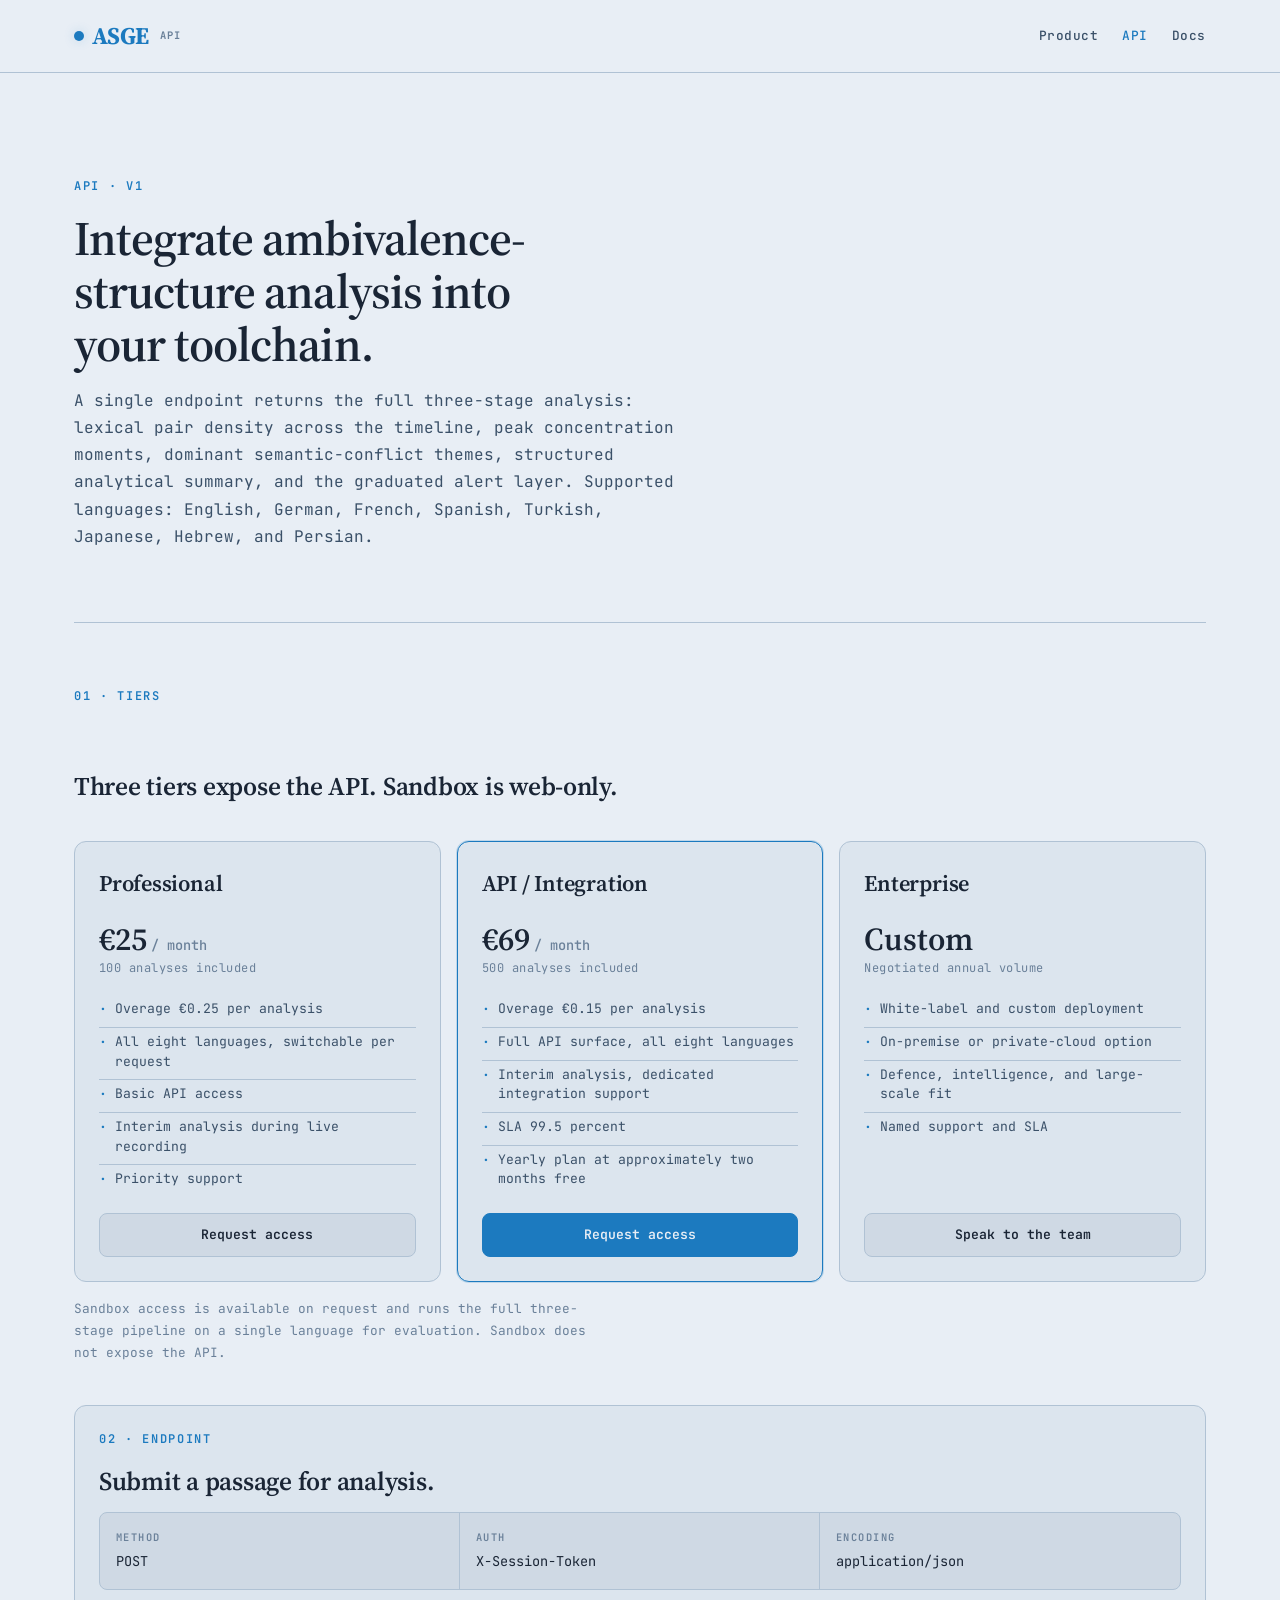
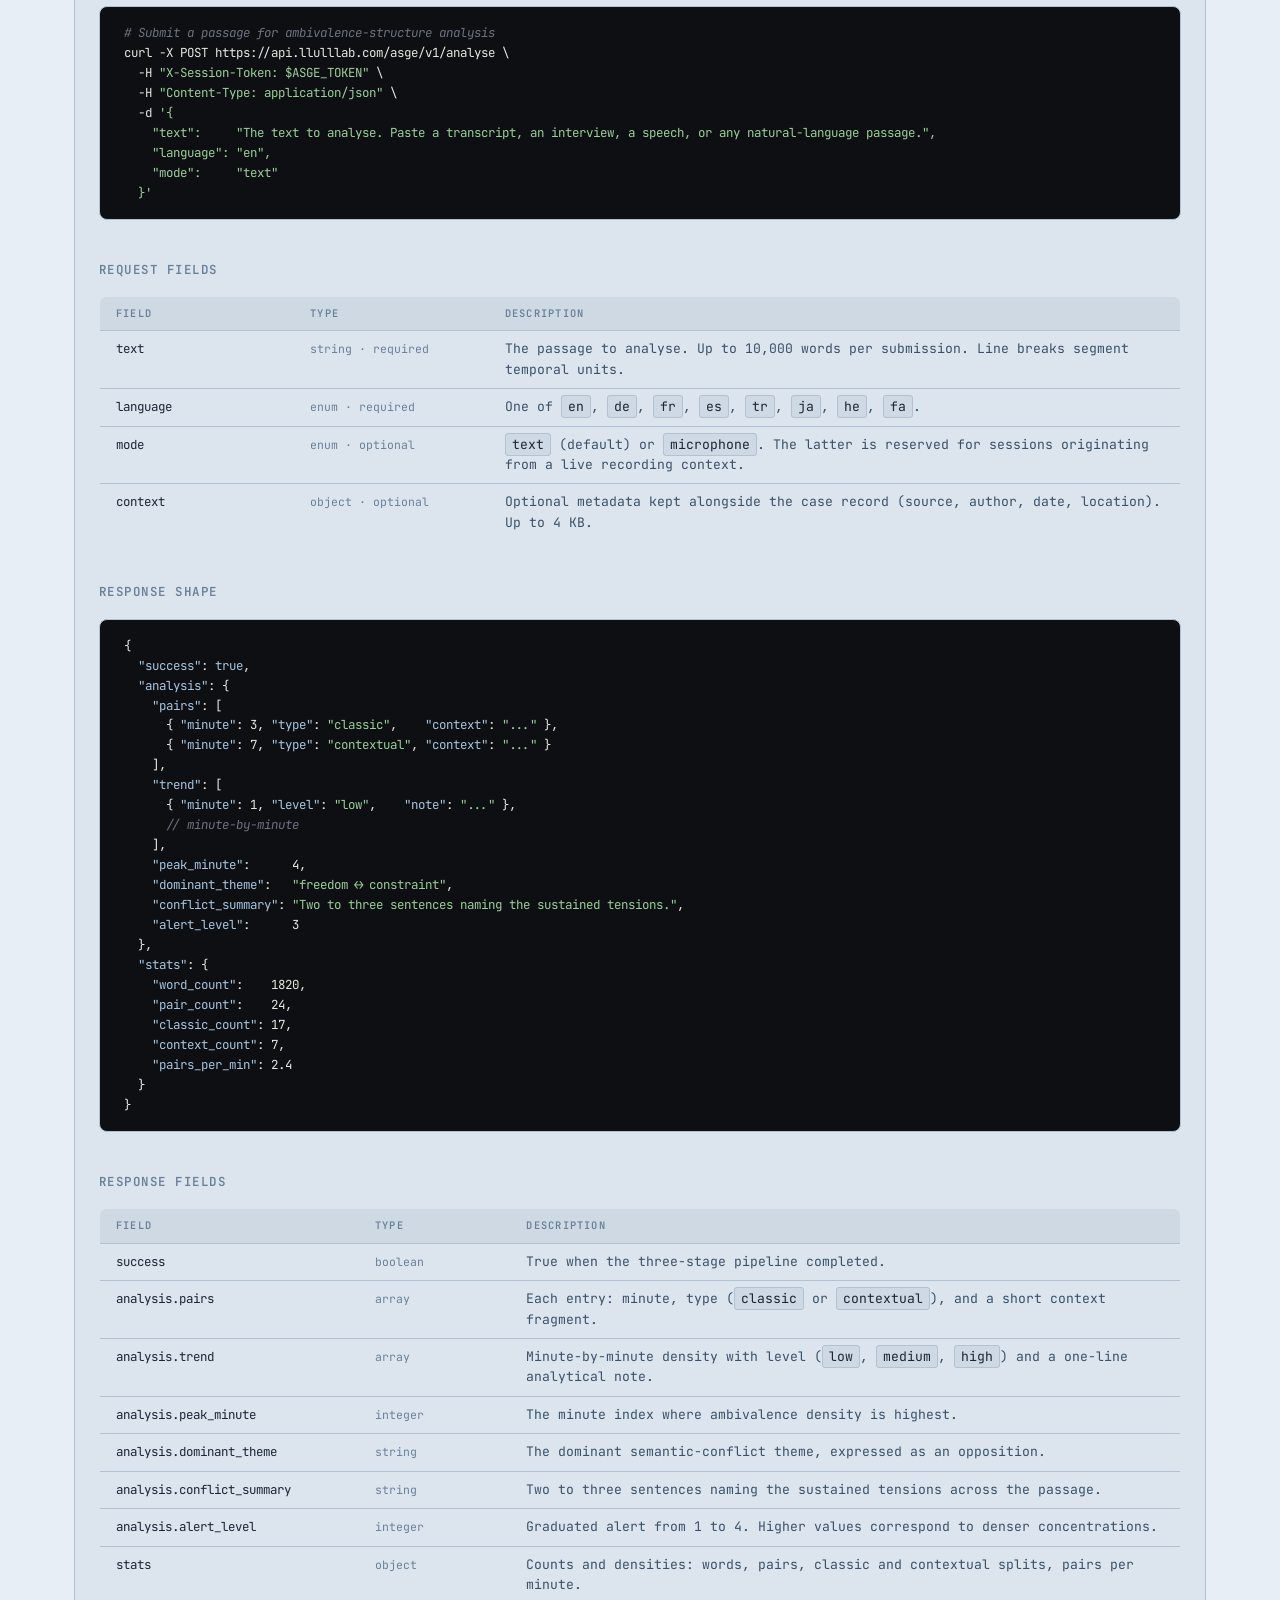
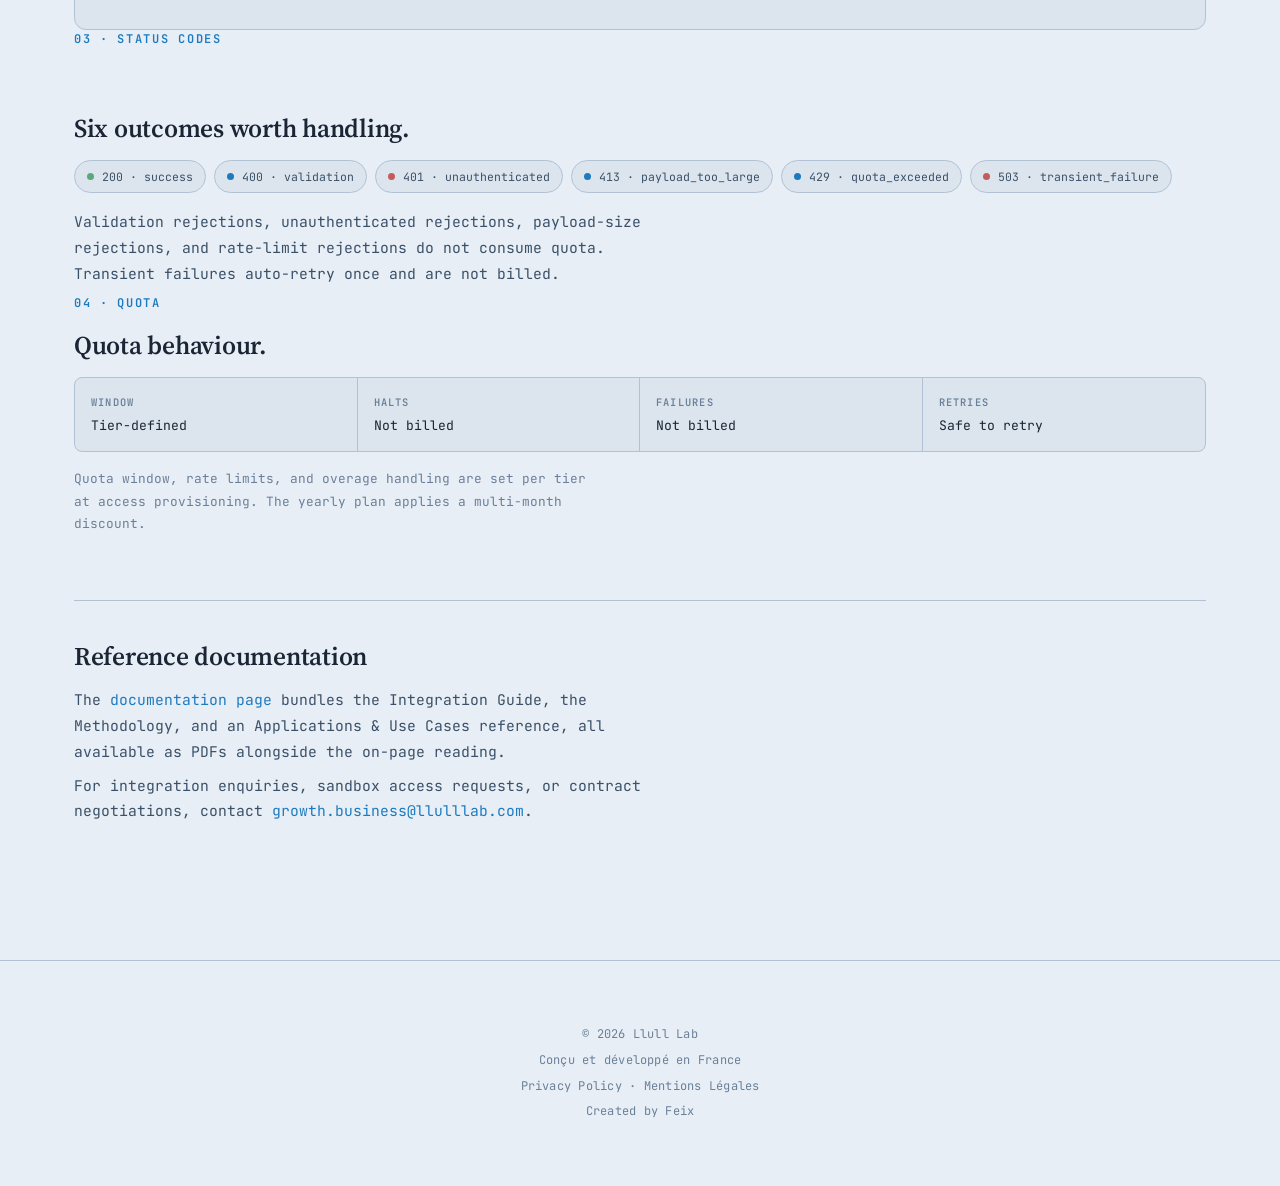
==== api/index.html @ 93450f3c "Add API + Docs pages, PDFs, route through api.llulllab.com proxy NEW - /api/ — full API reference (t" ====
<!DOCTYPE html>
<html lang="en">
<head>
<meta charset="UTF-8">
<meta name="viewport" content="width=device-width, initial-scale=1.0">
<title>ASGE API — Integration reference for ambivalence-structure analysis</title>
<meta name="description" content="ASGE API: a single endpoint returns the full three-stage analysis of ambivalence structures in natural language. Pricing, schema, and integration reference.">
<link rel="canonical" href="https://llulllab.com/ASGE/api/">
<meta property="og:type" content="website">
<meta property="og:url" content="https://llulllab.com/ASGE/api/">
<meta property="og:title" content="ASGE API — Integration reference">
<meta property="og:description" content="Integrate ASGE's three-stage ambivalence-structure analysis into your toolchain. Single endpoint, structured output.">
<meta name="twitter:card" content="summary">
<link rel="preconnect" href="https://fonts.googleapis.com">
<link rel="preconnect" href="https://fonts.gstatic.com" crossorigin>
<link href="https://fonts.googleapis.com/css2?family=JetBrains+Mono:wght@400;500;600;700&family=Source+Serif+4:opsz,wght@8..60,400;8..60,600;8..60,700&display=swap" rel="stylesheet">
<style>
*,*::before,*::after{box-sizing:border-box;margin:0;padding:0}
:root{
  --bg-deep:#0e0f13;--bg-surface:#16171d;--bg-elevated:#1e2028;--bg-card:#252730;
  --text-primary:#e8e4df;--text-secondary:#9b978f;--text-muted:#5e5b54;
  --accent:#d4943a;--accent-glow:#d4943a44;--accent-bright:#f0b255;--accent-dim:#8b6225;
  --negative:#c45c5c;--positive:#5ca87c;
  --border:#2a2c35;
  --code-bg:#0a0b0e;
  --radius:12px;--radius-sm:8px;--radius-lg:20px;
  --space-xs:4px;--space-sm:8px;--space-md:16px;--space-lg:24px;--space-xl:40px;--space-2xl:64px;
  --font-display:'Source Serif 4',Georgia,serif;
  --font-mono:'JetBrains Mono','Courier New',monospace;
  --transition-fast:150ms cubic-bezier(.4,0,.2,1);
}
@media(prefers-color-scheme:light){
  :root{
    --bg-deep:#e8eef5;--bg-surface:#dce5ee;--bg-elevated:#cfd9e4;--bg-card:#c2cdd9;
    --text-primary:#1a2535;--text-secondary:#3a5068;--text-muted:#6a8099;
    --accent:#1c7abf;--accent-glow:#1c7abf33;--accent-bright:#42a5c8;--accent-dim:#0d5a99;
    --border:#b0c2d4;--code-bg:#0e0f13;
  }
}
html{font-size:16px;scroll-behavior:smooth}
body{font-family:var(--font-mono);background:var(--bg-deep);color:var(--text-primary);line-height:1.65;min-height:100vh;-webkit-font-smoothing:antialiased}
a{color:var(--accent);text-decoration:none;transition:color var(--transition-fast)}
a:hover{color:var(--accent-bright)}
::selection{background:var(--accent-glow);color:var(--text-primary)}
:focus-visible{outline:2px solid var(--accent);outline-offset:3px;border-radius:var(--radius-sm)}

header{position:sticky;top:0;z-index:100;background:var(--bg-deep);border-bottom:1px solid var(--border);backdrop-filter:blur(12px);-webkit-backdrop-filter:blur(12px)}
.nav-inner{max-width:1180px;margin:0 auto;padding:var(--space-md) var(--space-lg);display:flex;align-items:center;justify-content:space-between;gap:var(--space-md)}
.logo{font-family:var(--font-display);font-weight:700;font-size:1.5rem;letter-spacing:-0.03em;color:var(--accent);display:flex;align-items:center;gap:var(--space-sm)}
.logo-dot{width:10px;height:10px;border-radius:50%;background:var(--accent);box-shadow:0 0 12px var(--accent-glow)}
.logo-sub{font-family:var(--font-mono);font-size:0.65rem;color:var(--text-muted);letter-spacing:0.08em;text-transform:uppercase;margin-left:var(--space-xs)}
.nav-links{display:flex;align-items:center;gap:var(--space-lg)}
.nav-links a{font-size:0.8rem;letter-spacing:0.04em;color:var(--text-secondary);font-weight:500}
.nav-links a:hover{color:var(--text-primary)}
.nav-links a.active{color:var(--accent)}

main{max-width:1180px;margin:0 auto;padding:var(--space-2xl) var(--space-lg)}

.hero{padding:var(--space-xl) 0 var(--space-2xl);border-bottom:1px solid var(--border);margin-bottom:var(--space-2xl)}
.eyebrow{font-family:var(--font-mono);font-size:0.75rem;letter-spacing:0.14em;text-transform:uppercase;color:var(--accent);font-weight:600;margin-bottom:var(--space-md)}
h1.title{font-family:var(--font-display);font-size:clamp(2rem,4.5vw,3rem);font-weight:600;line-height:1.1;letter-spacing:-0.02em;margin-bottom:var(--space-md);max-width:22ch}
.lede{font-size:1rem;line-height:1.7;color:var(--text-secondary);max-width:62ch}

h2{font-family:var(--font-display);font-size:1.6rem;font-weight:600;letter-spacing:-0.01em;margin:var(--space-2xl) 0 var(--space-md);line-height:1.2}
h3{font-family:var(--font-mono);font-size:0.78rem;font-weight:600;letter-spacing:0.12em;text-transform:uppercase;color:var(--text-muted);margin:var(--space-xl) 0 var(--space-sm)}
p{font-size:0.92rem;line-height:1.75;color:var(--text-secondary);margin-bottom:var(--space-sm);max-width:65ch}
p strong{color:var(--text-primary);font-weight:600}
ul{margin:var(--space-sm) 0 var(--space-md) var(--space-lg)}
li{font-size:0.92rem;line-height:1.7;color:var(--text-secondary);margin-bottom:var(--space-xs)}
code{font-family:var(--font-mono);font-size:0.82rem;background:var(--bg-elevated);padding:2px 6px;border-radius:3px;border:1px solid var(--border);color:var(--text-primary)}

.tiers{display:grid;grid-template-columns:repeat(3,1fr);gap:var(--space-md);margin-top:var(--space-xl)}
.tier{background:var(--bg-surface);border:1px solid var(--border);border-radius:var(--radius);padding:var(--space-lg);display:flex;flex-direction:column;transition:border-color var(--transition-fast)}
.tier:hover{border-color:var(--accent-dim)}
.tier.featured{border-color:var(--accent);box-shadow:0 0 0 1px var(--accent-glow)}
.tier h4{font-family:var(--font-display);font-size:1.4rem;font-weight:600;letter-spacing:-0.01em;margin-bottom:var(--space-xs)}
.tier .tier-price{font-family:var(--font-display);font-size:2rem;font-weight:600;color:var(--text-primary);margin-top:var(--space-md);line-height:1}
.tier .tier-price small{font-family:var(--font-mono);font-size:0.85rem;font-weight:500;color:var(--text-muted);margin-left:4px}
.tier .tier-per{font-family:var(--font-mono);font-size:0.75rem;color:var(--text-muted);margin-top:var(--space-xs);margin-bottom:var(--space-md);letter-spacing:0.04em}
.tier ul{list-style:none;flex:1;margin:0 0 var(--space-md)}
.tier li{font-size:0.82rem;color:var(--text-secondary);padding:var(--space-xs) 0;border-top:1px solid var(--border);display:flex;gap:var(--space-sm);line-height:1.5}
.tier li:first-child{border-top:none}
.tier li::before{content:"·";color:var(--accent);font-weight:700;flex-shrink:0}
.tier-cta{display:block;text-align:center;padding:10px;font-size:0.82rem;font-weight:600;border:1px solid var(--border);border-radius:var(--radius-sm);background:var(--bg-elevated);color:var(--text-primary);transition:all var(--transition-fast)}
.tier-cta:hover{border-color:var(--accent);color:var(--accent)}
.tier.featured .tier-cta{background:var(--accent);color:var(--bg-deep);border-color:var(--accent)}
.tier.featured .tier-cta:hover{background:var(--accent-bright);color:var(--bg-deep)}

.endpoint-block{margin-top:var(--space-xl);padding:var(--space-lg);background:var(--bg-surface);border:1px solid var(--border);border-radius:var(--radius)}
.endpoint-meta{display:grid;grid-template-columns:repeat(3,1fr);gap:0;border:1px solid var(--border);border-radius:var(--radius-sm);background:var(--bg-elevated);margin-top:var(--space-sm)}
.endpoint-meta > div{padding:var(--space-md);border-right:1px solid var(--border)}
.endpoint-meta > div:last-child{border-right:none}
.endpoint-meta dt{font-size:0.65rem;font-weight:600;letter-spacing:0.14em;text-transform:uppercase;color:var(--text-muted);margin-bottom:4px}
.endpoint-meta dd{font-family:var(--font-mono);font-size:0.85rem;color:var(--text-primary)}

pre.code{background:var(--code-bg);color:#e8e6df;font-family:var(--font-mono);font-size:0.78rem;line-height:1.6;padding:var(--space-md) var(--space-lg);border-radius:var(--radius-sm);overflow-x:auto;white-space:pre;margin:var(--space-md) 0;border:1px solid var(--border)}
pre.code .k{color:#a8c6e0}
pre.code .s{color:#9bcf9b}
pre.code .c{color:#6b7280;font-style:italic}

table.fields{width:100%;border-collapse:collapse;font-size:0.82rem;margin-top:var(--space-md);background:var(--bg-surface);border:1px solid var(--border);border-radius:var(--radius-sm);overflow:hidden}
table.fields th,table.fields td{text-align:left;padding:var(--space-sm) var(--space-md);border-bottom:1px solid var(--border);vertical-align:top}
table.fields tr:last-child td{border-bottom:none}
table.fields th{font-size:0.65rem;letter-spacing:0.12em;text-transform:uppercase;color:var(--text-muted);font-weight:600;background:var(--bg-elevated)}
table.fields td.fname{font-family:var(--font-mono);font-size:0.78rem;color:var(--text-primary);white-space:nowrap}
table.fields td.ftype{font-family:var(--font-mono);font-size:0.72rem;color:var(--text-muted);white-space:nowrap}
table.fields td.fdesc{color:var(--text-secondary);line-height:1.55}

.status-row{display:flex;flex-wrap:wrap;gap:var(--space-sm);margin-top:var(--space-md)}
.chip{display:inline-flex;align-items:center;gap:var(--space-sm);font-family:var(--font-mono);font-size:0.72rem;color:var(--text-secondary);padding:6px 12px;border:1px solid var(--border);border-radius:99px;background:var(--bg-surface)}
.chip .dot{width:7px;height:7px;border-radius:50%}
.chip .dot.ok{background:var(--positive)}
.chip .dot.warn{background:var(--accent)}
.chip .dot.bad{background:var(--negative)}

.quota-strip{display:grid;grid-template-columns:repeat(4,1fr);gap:0;margin-top:var(--space-md);border:1px solid var(--border);border-radius:var(--radius-sm);background:var(--bg-surface);overflow:hidden}
.quota-strip > div{padding:var(--space-md);border-right:1px solid var(--border)}
.quota-strip > div:last-child{border-right:none}
.quota-strip dt{font-size:0.65rem;font-weight:600;letter-spacing:0.12em;text-transform:uppercase;color:var(--text-muted);margin-bottom:6px}
.quota-strip dd{font-family:var(--font-mono);font-size:0.82rem;color:var(--text-primary);line-height:1.4}

footer{padding:var(--space-2xl) var(--space-lg);border-top:1px solid var(--border);margin-top:var(--space-2xl)}
.footer-inner{max-width:1180px;margin:0 auto;display:flex;flex-direction:column;align-items:center;gap:6px}
.footer-text{font-size:0.75rem;color:var(--text-muted);font-family:var(--font-mono);letter-spacing:0.02em}
.footer-text a{color:var(--text-muted)}
.footer-text a:hover{color:var(--text-primary)}

@media(max-width:900px){
  .tiers{grid-template-columns:1fr}
  .endpoint-meta{grid-template-columns:1fr}
  .endpoint-meta > div{border-right:none;border-bottom:1px solid var(--border)}
  .endpoint-meta > div:last-child{border-bottom:none}
  .quota-strip{grid-template-columns:repeat(2,1fr)}
  .quota-strip > div:nth-child(2){border-right:none}
}
</style>
</head>
<body>

<header>
  <nav class="nav-inner" role="navigation" aria-label="Main navigation">
    <a href="../" class="logo" aria-label="ASGE — back to product page">
      <span class="logo-dot"></span>
      ASGE
      <span class="logo-sub">API</span>
    </a>
    <div class="nav-links">
      <a href="../">Product</a>
      <a href="../api/" class="active">API</a>
      <a href="../docs/">Docs</a>
    </div>
  </nav>
</header>

<main>

  <section class="hero">
    <div class="eyebrow">API · v1</div>
    <h1 class="title">Integrate ambivalence-structure analysis into your toolchain.</h1>
    <p class="lede">A single endpoint returns the full three-stage analysis: lexical pair density across the timeline, peak concentration moments, dominant semantic-conflict themes, structured analytical summary, and the graduated alert layer. Supported languages: English, German, French, Spanish, Turkish, Japanese, Hebrew, and Persian.</p>
  </section>

  <section>
    <div class="eyebrow">01 · Tiers</div>
    <h2>Three tiers expose the API. Sandbox is web-only.</h2>

    <div class="tiers">
      <div class="tier">
        <h4>Professional</h4>
        <div class="tier-price">&euro;25<small>/ month</small></div>
        <div class="tier-per">100 analyses included</div>
        <ul>
          <li>Overage &euro;0.25 per analysis</li>
          <li>All eight languages, switchable per request</li>
          <li>Basic API access</li>
          <li>Interim analysis during live recording</li>
          <li>Priority support</li>
        </ul>
        <a class="tier-cta" href="mailto:growth.business@llulllab.com?subject=ASGE%20Professional">Request access</a>
      </div>

      <div class="tier featured">
        <h4>API / Integration</h4>
        <div class="tier-price">&euro;69<small>/ month</small></div>
        <div class="tier-per">500 analyses included</div>
        <ul>
          <li>Overage &euro;0.15 per analysis</li>
          <li>Full API surface, all eight languages</li>
          <li>Interim analysis, dedicated integration support</li>
          <li>SLA 99.5 percent</li>
          <li>Yearly plan at approximately two months free</li>
        </ul>
        <a class="tier-cta" href="mailto:growth.business@llulllab.com?subject=ASGE%20API%20Integration">Request access</a>
      </div>

      <div class="tier">
        <h4>Enterprise</h4>
        <div class="tier-price">Custom</div>
        <div class="tier-per">Negotiated annual volume</div>
        <ul>
          <li>White-label and custom deployment</li>
          <li>On-premise or private-cloud option</li>
          <li>Defence, intelligence, and large-scale fit</li>
          <li>Named support and SLA</li>
        </ul>
        <a class="tier-cta" href="mailto:growth.business@llulllab.com?subject=ASGE%20Enterprise">Speak to the team</a>
      </div>
    </div>

    <p style="margin-top:var(--space-md);font-size:0.8rem;color:var(--text-muted)">Sandbox access is available on request and runs the full three-stage pipeline on a single language for evaluation. Sandbox does not expose the API.</p>
  </section>

  <section class="endpoint-block">
    <div class="eyebrow">02 · Endpoint</div>
    <h2 style="margin-top:0">Submit a passage for analysis.</h2>

    <div class="endpoint-meta">
      <div><dt>Method</dt><dd>POST</dd></div>
      <div><dt>Auth</dt><dd>X-Session-Token</dd></div>
      <div><dt>Encoding</dt><dd>application/json</dd></div>
    </div>

<pre class="code"><span class="c"># Submit a passage for ambivalence-structure analysis</span>
curl -X POST https://api.llulllab.com/asge/v1/analyse \
  -H <span class="s">"X-Session-Token: $ASGE_TOKEN"</span> \
  -H <span class="s">"Content-Type: application/json"</span> \
  -d <span class="s">'{
    "text":     "The text to analyse. Paste a transcript, an interview, a speech, or any natural-language passage.",
    "language": "en",
    "mode":     "text"
  }'</span></pre>

    <h3>Request fields</h3>
    <table class="fields">
      <thead><tr><th style="width:18%">Field</th><th style="width:18%">Type</th><th>Description</th></tr></thead>
      <tbody>
        <tr><td class="fname">text</td><td class="ftype">string &middot; required</td><td class="fdesc">The passage to analyse. Up to 10,000 words per submission. Line breaks segment temporal units.</td></tr>
        <tr><td class="fname">language</td><td class="ftype">enum &middot; required</td><td class="fdesc">One of <code>en</code>, <code>de</code>, <code>fr</code>, <code>es</code>, <code>tr</code>, <code>ja</code>, <code>he</code>, <code>fa</code>.</td></tr>
        <tr><td class="fname">mode</td><td class="ftype">enum &middot; optional</td><td class="fdesc"><code>text</code> (default) or <code>microphone</code>. The latter is reserved for sessions originating from a live recording context.</td></tr>
        <tr><td class="fname">context</td><td class="ftype">object &middot; optional</td><td class="fdesc">Optional metadata kept alongside the case record (source, author, date, location). Up to 4 KB.</td></tr>
      </tbody>
    </table>

    <h3>Response shape</h3>
<pre class="code">{
  <span class="k">"success"</span>: <span class="k">true</span>,
  <span class="k">"analysis"</span>: {
    <span class="k">"pairs"</span>: [
      { <span class="k">"minute"</span>: 3, <span class="k">"type"</span>: <span class="s">"classic"</span>,    <span class="k">"context"</span>: <span class="s">"..."</span> },
      { <span class="k">"minute"</span>: 7, <span class="k">"type"</span>: <span class="s">"contextual"</span>, <span class="k">"context"</span>: <span class="s">"..."</span> }
    ],
    <span class="k">"trend"</span>: [
      { <span class="k">"minute"</span>: 1, <span class="k">"level"</span>: <span class="s">"low"</span>,    <span class="k">"note"</span>: <span class="s">"..."</span> },
      <span class="c">// minute-by-minute</span>
    ],
    <span class="k">"peak_minute"</span>:      4,
    <span class="k">"dominant_theme"</span>:   <span class="s">"freedom &harr; constraint"</span>,
    <span class="k">"conflict_summary"</span>: <span class="s">"Two to three sentences naming the sustained tensions."</span>,
    <span class="k">"alert_level"</span>:      3
  },
  <span class="k">"stats"</span>: {
    <span class="k">"word_count"</span>:    1820,
    <span class="k">"pair_count"</span>:    24,
    <span class="k">"classic_count"</span>: 17,
    <span class="k">"context_count"</span>: 7,
    <span class="k">"pairs_per_min"</span>: 2.4
  }
}</pre>

    <h3>Response fields</h3>
    <table class="fields">
      <thead><tr><th style="width:24%">Field</th><th style="width:14%">Type</th><th>Description</th></tr></thead>
      <tbody>
        <tr><td class="fname">success</td><td class="ftype">boolean</td><td class="fdesc">True when the three-stage pipeline completed.</td></tr>
        <tr><td class="fname">analysis.pairs</td><td class="ftype">array</td><td class="fdesc">Each entry: minute, type (<code>classic</code> or <code>contextual</code>), and a short context fragment.</td></tr>
        <tr><td class="fname">analysis.trend</td><td class="ftype">array</td><td class="fdesc">Minute-by-minute density with level (<code>low</code>, <code>medium</code>, <code>high</code>) and a one-line analytical note.</td></tr>
        <tr><td class="fname">analysis.peak_minute</td><td class="ftype">integer</td><td class="fdesc">The minute index where ambivalence density is highest.</td></tr>
        <tr><td class="fname">analysis.dominant_theme</td><td class="ftype">string</td><td class="fdesc">The dominant semantic-conflict theme, expressed as an opposition.</td></tr>
        <tr><td class="fname">analysis.conflict_summary</td><td class="ftype">string</td><td class="fdesc">Two to three sentences naming the sustained tensions across the passage.</td></tr>
        <tr><td class="fname">analysis.alert_level</td><td class="ftype">integer</td><td class="fdesc">Graduated alert from 1 to 4. Higher values correspond to denser concentrations.</td></tr>
        <tr><td class="fname">stats</td><td class="ftype">object</td><td class="fdesc">Counts and densities: words, pairs, classic and contextual splits, pairs per minute.</td></tr>
      </tbody>
    </table>
  </section>

  <section>
    <div class="eyebrow">03 · Status codes</div>
    <h2>Six outcomes worth handling.</h2>

    <div class="status-row">
      <span class="chip"><span class="dot ok"></span>200 &middot; success</span>
      <span class="chip"><span class="dot warn"></span>400 &middot; validation</span>
      <span class="chip"><span class="dot bad"></span>401 &middot; unauthenticated</span>
      <span class="chip"><span class="dot warn"></span>413 &middot; payload_too_large</span>
      <span class="chip"><span class="dot warn"></span>429 &middot; quota_exceeded</span>
      <span class="chip"><span class="dot bad"></span>503 &middot; transient_failure</span>
    </div>
    <p style="margin-top:var(--space-md)">Validation rejections, unauthenticated rejections, payload-size rejections, and rate-limit rejections do not consume quota. Transient failures auto-retry once and are not billed.</p>
  </section>

  <section>
    <div class="eyebrow">04 · Quota</div>
    <h2 style="margin-top:0">Quota behaviour.</h2>
    <div class="quota-strip">
      <div><dt>Window</dt><dd>Tier-defined</dd></div>
      <div><dt>Halts</dt><dd>Not billed</dd></div>
      <div><dt>Failures</dt><dd>Not billed</dd></div>
      <div><dt>Retries</dt><dd>Safe to retry</dd></div>
    </div>
    <p style="margin-top:var(--space-md);font-size:0.8rem;color:var(--text-muted)">Quota window, rate limits, and overage handling are set per tier at access provisioning. The yearly plan applies a multi-month discount.</p>
  </section>

  <section style="margin-top:var(--space-2xl);padding-top:var(--space-xl);border-top:1px solid var(--border)">
    <h2 style="margin-top:0">Reference documentation</h2>
    <p>The <a href="../docs/">documentation page</a> bundles the Integration Guide, the Methodology, and an Applications &amp; Use Cases reference, all available as PDFs alongside the on-page reading.</p>
    <p>For integration enquiries, sandbox access requests, or contract negotiations, contact <a href="mailto:growth.business@llulllab.com">growth.business@llulllab.com</a>.</p>
  </section>

</main>

<footer>
  <div class="footer-inner">
    <span class="footer-text">&copy; 2026 <a href="https://llulllab.com" target="_blank" rel="noopener">Llull Lab</a></span>
    <span class="footer-text">Con&ccedil;u et d&eacute;velopp&eacute; en France</span>
    <span class="footer-text"><a href="https://llulllab.com/privacy-policy.html" target="_blank" rel="noopener">Privacy Policy</a> &middot; <a href="https://llulllab.com/mentions-legales.html" target="_blank" rel="noopener">Mentions L&eacute;gales</a></span>
    <span class="footer-text"><a href="https://feix.app" target="_blank" rel="noopener">Created by Feix</a></span>
  </div>
</footer>

</body>
</html>
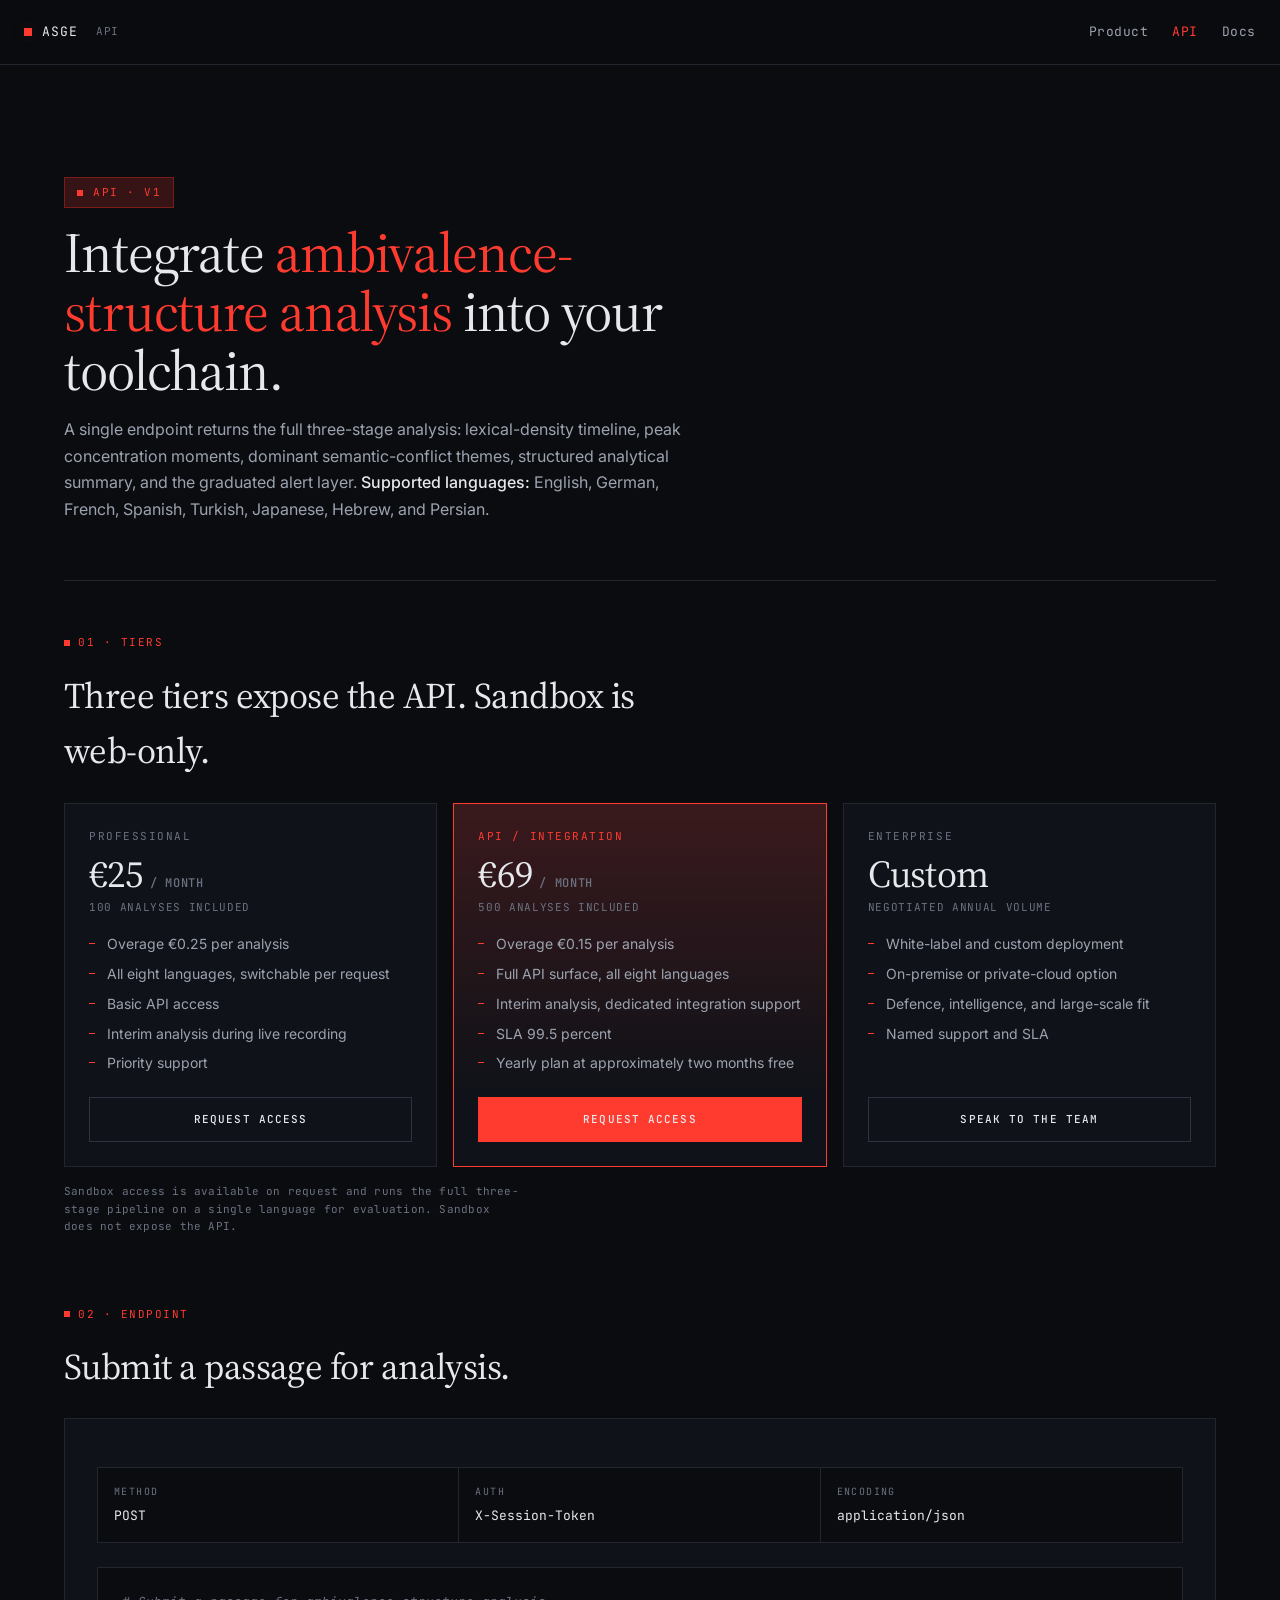
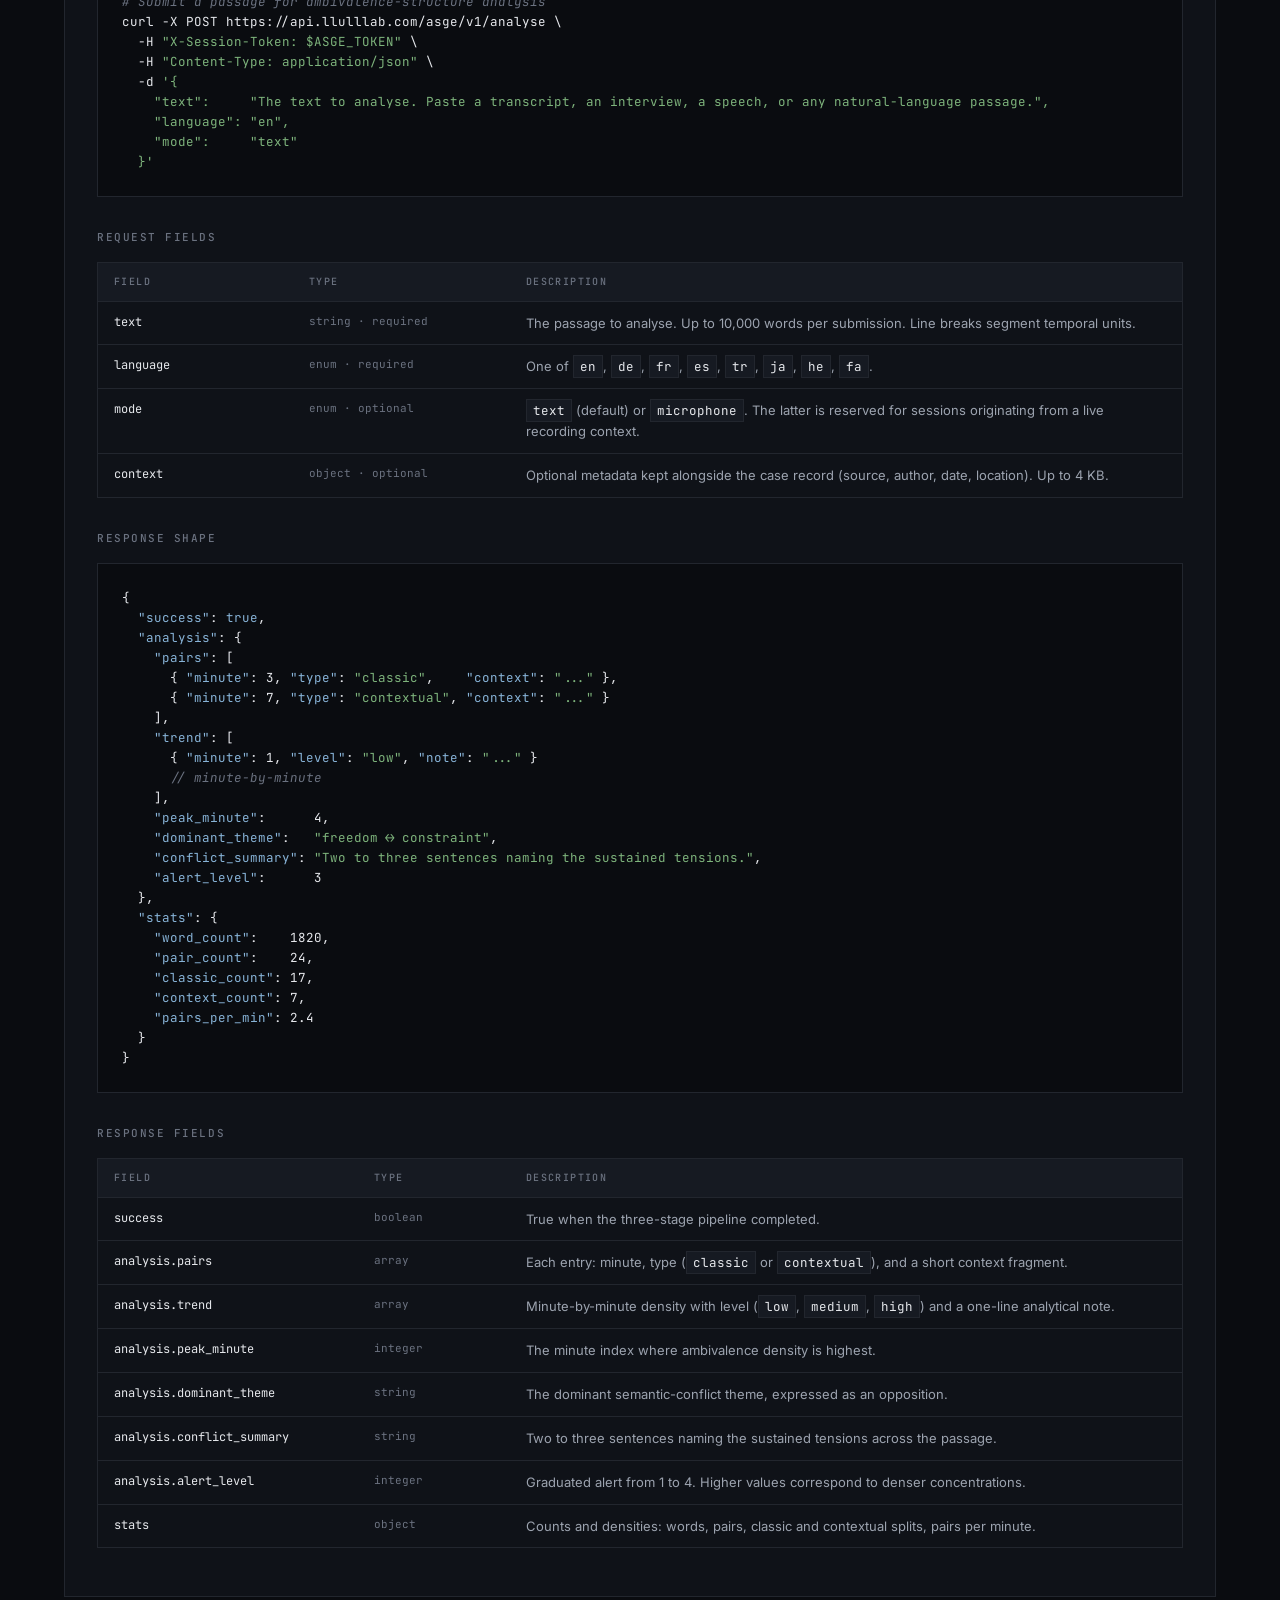
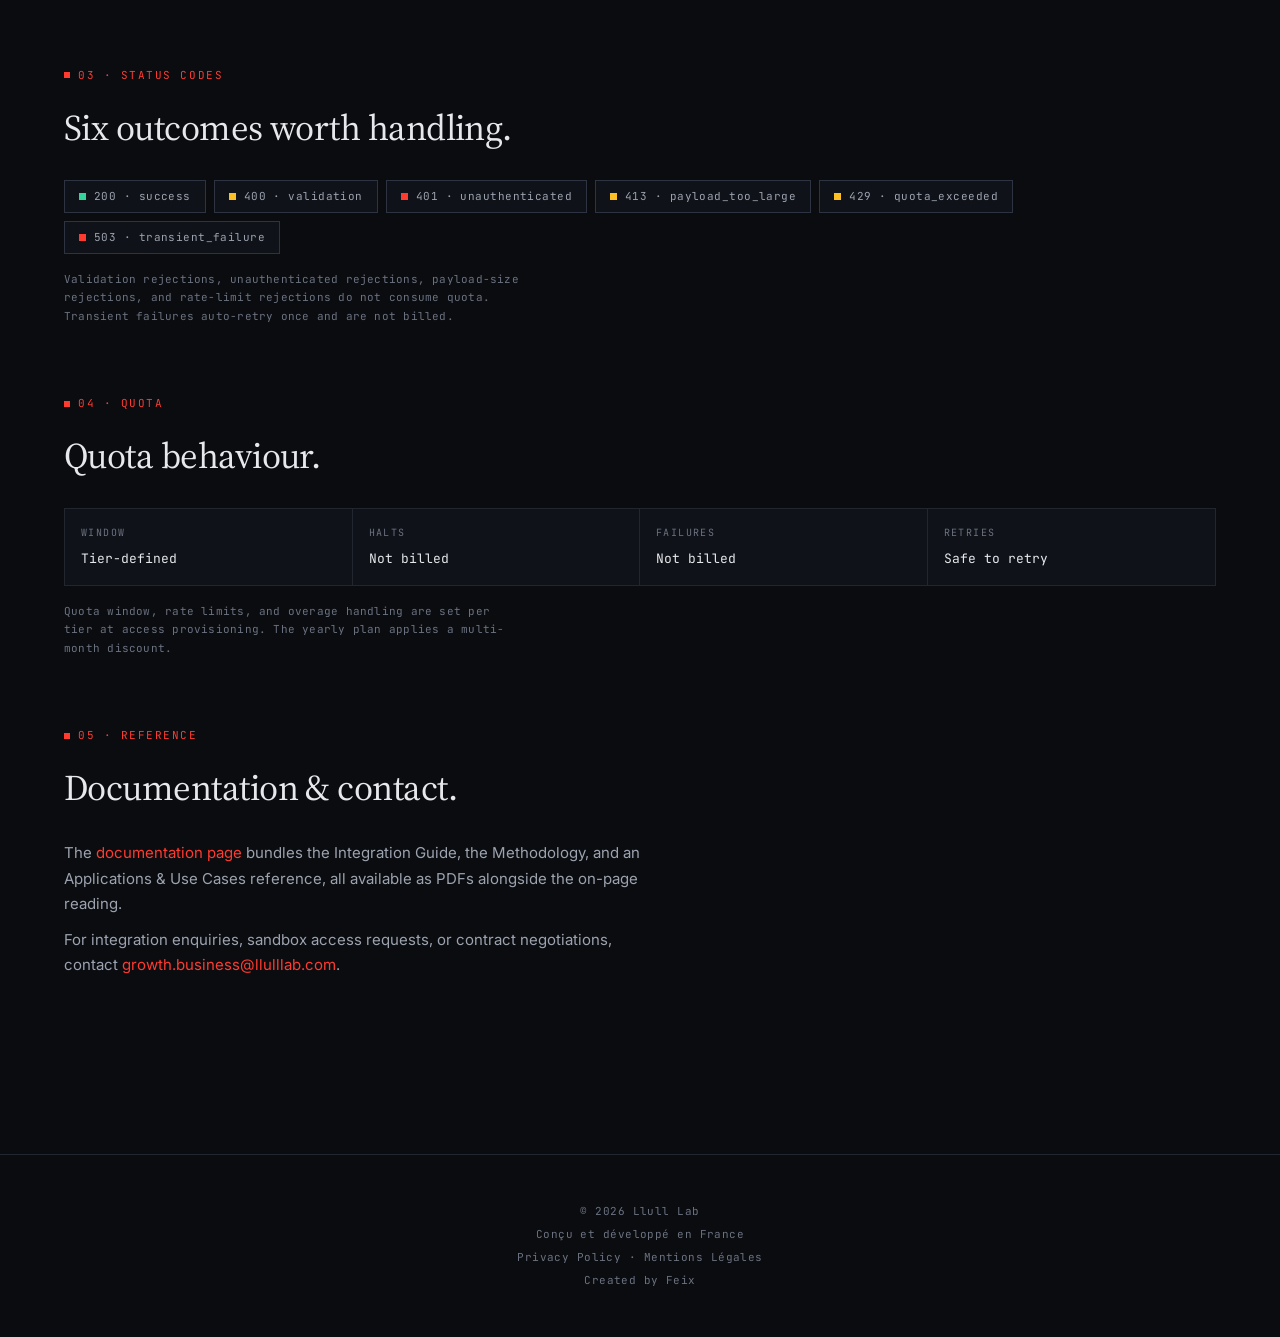
==== commit ac481190: "Redesign /api/ and /docs/ to match signal-red ASGE redesign The earlier /api/ and /docs/ pages were " ====
--- a/api/index.html
+++ b/api/index.html
@@ -4,7 +4,7 @@
 <meta charset="UTF-8">
 <meta name="viewport" content="width=device-width, initial-scale=1.0">
 <title>ASGE API — Integration reference for ambivalence-structure analysis</title>
-<meta name="description" content="ASGE API: a single endpoint returns the full three-stage analysis of ambivalence structures in natural language. Pricing, schema, and integration reference.">
+<meta name="description" content="ASGE API. A single endpoint returns the full three-stage analysis of ambivalence structures in natural language. Pricing, schema, integration reference.">
 <link rel="canonical" href="https://llulllab.com/ASGE/api/">
 <meta property="og:type" content="website">
 <meta property="og:url" content="https://llulllab.com/ASGE/api/">
@@ -13,115 +13,116 @@
 <meta name="twitter:card" content="summary">
 <link rel="preconnect" href="https://fonts.googleapis.com">
 <link rel="preconnect" href="https://fonts.gstatic.com" crossorigin>
-<link href="https://fonts.googleapis.com/css2?family=JetBrains+Mono:wght@400;500;600;700&family=Source+Serif+4:opsz,wght@8..60,400;8..60,600;8..60,700&display=swap" rel="stylesheet">
+<link href="https://fonts.googleapis.com/css2?family=Inter:wght@400;500;600;700&family=JetBrains+Mono:wght@400;500;600&family=Source+Serif+4:opsz,wght@8..60,400;8..60,500;8..60,600&display=swap" rel="stylesheet">
 <style>
 *,*::before,*::after{box-sizing:border-box;margin:0;padding:0}
 :root{
-  --bg-deep:#0e0f13;--bg-surface:#16171d;--bg-elevated:#1e2028;--bg-card:#252730;
-  --text-primary:#e8e4df;--text-secondary:#9b978f;--text-muted:#5e5b54;
-  --accent:#d4943a;--accent-glow:#d4943a44;--accent-bright:#f0b255;--accent-dim:#8b6225;
-  --negative:#c45c5c;--positive:#5ca87c;
-  --border:#2a2c35;
-  --code-bg:#0a0b0e;
-  --radius:12px;--radius-sm:8px;--radius-lg:20px;
-  --space-xs:4px;--space-sm:8px;--space-md:16px;--space-lg:24px;--space-xl:40px;--space-2xl:64px;
-  --font-display:'Source Serif 4',Georgia,serif;
-  --font-mono:'JetBrains Mono','Courier New',monospace;
-  --transition-fast:150ms cubic-bezier(.4,0,.2,1);
+  --bg-deep:#0a0c10;--bg-surface:#0f1218;--bg-elevated:#161a22;--bg-2:#1a1e26;
+  --border:#22262e;--border-bright:#2d3340;
+  --text-primary:#e6e8ec;--text-secondary:#9ca3af;--text-muted:#6b7280;
+  --accent:#ff3b30;--accent-bright:#ff5e55;--accent-dim:#7a1c17;--accent-glow:rgba(255,59,48,0.18);
+  --positive:#34d399;--warn:#fbbf24;
+  --space-xs:6px;--space-sm:10px;--space-md:16px;--space-lg:24px;--space-xl:32px;--space-2xl:48px;--space-3xl:64px;
+  --radius-sm:2px;--radius:4px;
+  --transition-fast:120ms cubic-bezier(.4,0,.2,1);
+  --font-mono:"JetBrains Mono","SF Mono",ui-monospace,Menlo,monospace;
+  --font-display:"Source Serif 4",Georgia,serif;
+  --font-sans:"Inter","Helvetica Neue",system-ui,sans-serif;
 }
-@media(prefers-color-scheme:light){
-  :root{
-    --bg-deep:#e8eef5;--bg-surface:#dce5ee;--bg-elevated:#cfd9e4;--bg-card:#c2cdd9;
-    --text-primary:#1a2535;--text-secondary:#3a5068;--text-muted:#6a8099;
-    --accent:#1c7abf;--accent-glow:#1c7abf33;--accent-bright:#42a5c8;--accent-dim:#0d5a99;
-    --border:#b0c2d4;--code-bg:#0e0f13;
-  }
-}
-html{font-size:16px;scroll-behavior:smooth}
-body{font-family:var(--font-mono);background:var(--bg-deep);color:var(--text-primary);line-height:1.65;min-height:100vh;-webkit-font-smoothing:antialiased}
-a{color:var(--accent);text-decoration:none;transition:color var(--transition-fast)}
-a:hover{color:var(--accent-bright)}
-::selection{background:var(--accent-glow);color:var(--text-primary)}
-:focus-visible{outline:2px solid var(--accent);outline-offset:3px;border-radius:var(--radius-sm)}
-
-header{position:sticky;top:0;z-index:100;background:var(--bg-deep);border-bottom:1px solid var(--border);backdrop-filter:blur(12px);-webkit-backdrop-filter:blur(12px)}
-.nav-inner{max-width:1180px;margin:0 auto;padding:var(--space-md) var(--space-lg);display:flex;align-items:center;justify-content:space-between;gap:var(--space-md)}
-.logo{font-family:var(--font-display);font-weight:700;font-size:1.5rem;letter-spacing:-0.03em;color:var(--accent);display:flex;align-items:center;gap:var(--space-sm)}
-.logo-dot{width:10px;height:10px;border-radius:50%;background:var(--accent);box-shadow:0 0 12px var(--accent-glow)}
-.logo-sub{font-family:var(--font-mono);font-size:0.65rem;color:var(--text-muted);letter-spacing:0.08em;text-transform:uppercase;margin-left:var(--space-xs)}
+html,body{background:var(--bg-deep);color:var(--text-primary);font-family:var(--font-sans);line-height:1.55;-webkit-font-smoothing:antialiased;font-size:15px;min-height:100vh}
+a{color:inherit;text-decoration:none}
+::selection{background:var(--accent);color:var(--bg-deep)}
+::-webkit-scrollbar{width:8px}::-webkit-scrollbar-track{background:var(--bg-deep)}::-webkit-scrollbar-thumb{background:var(--border-bright);border-radius:4px}
+:focus-visible{outline:2px solid var(--accent);outline-offset:3px}
+
+@keyframes pulse{0%,100%{opacity:1}50%{opacity:0.55}}
+
+header{position:sticky;top:0;z-index:40;background:rgba(10,12,16,0.86);backdrop-filter:blur(12px);-webkit-backdrop-filter:blur(12px);border-bottom:1px solid var(--border)}
+.nav-inner{max-width:1400px;margin:0 auto;padding:var(--space-md) var(--space-lg);display:flex;align-items:center;justify-content:space-between;gap:var(--space-md);height:64px}
+.logo{display:flex;align-items:center;gap:10px;font-family:var(--font-mono);font-size:13px;letter-spacing:0.08em;text-transform:uppercase;color:var(--text-primary)}
+.logo-dot{width:8px;height:8px;background:var(--accent);box-shadow:0 0 14px var(--accent-glow);animation:pulse 2.4s ease-in-out infinite;flex-shrink:0}
+.logo-sub{font-family:var(--font-mono);font-size:11px;color:var(--text-muted);letter-spacing:0.06em;text-transform:uppercase;margin-left:8px}
 .nav-links{display:flex;align-items:center;gap:var(--space-lg)}
-.nav-links a{font-size:0.8rem;letter-spacing:0.04em;color:var(--text-secondary);font-weight:500}
+.nav-links a{color:var(--text-secondary);font-family:var(--font-mono);font-size:13px;letter-spacing:0.04em;transition:color var(--transition-fast)}
 .nav-links a:hover{color:var(--text-primary)}
 .nav-links a.active{color:var(--accent)}
 
-main{max-width:1180px;margin:0 auto;padding:var(--space-2xl) var(--space-lg)}
-
-.hero{padding:var(--space-xl) 0 var(--space-2xl);border-bottom:1px solid var(--border);margin-bottom:var(--space-2xl)}
-.eyebrow{font-family:var(--font-mono);font-size:0.75rem;letter-spacing:0.14em;text-transform:uppercase;color:var(--accent);font-weight:600;margin-bottom:var(--space-md)}
-h1.title{font-family:var(--font-display);font-size:clamp(2rem,4.5vw,3rem);font-weight:600;line-height:1.1;letter-spacing:-0.02em;margin-bottom:var(--space-md);max-width:22ch}
-.lede{font-size:1rem;line-height:1.7;color:var(--text-secondary);max-width:62ch}
-
-h2{font-family:var(--font-display);font-size:1.6rem;font-weight:600;letter-spacing:-0.01em;margin:var(--space-2xl) 0 var(--space-md);line-height:1.2}
-h3{font-family:var(--font-mono);font-size:0.78rem;font-weight:600;letter-spacing:0.12em;text-transform:uppercase;color:var(--text-muted);margin:var(--space-xl) 0 var(--space-sm)}
-p{font-size:0.92rem;line-height:1.75;color:var(--text-secondary);margin-bottom:var(--space-sm);max-width:65ch}
-p strong{color:var(--text-primary);font-weight:600}
-ul{margin:var(--space-sm) 0 var(--space-md) var(--space-lg)}
-li{font-size:0.92rem;line-height:1.7;color:var(--text-secondary);margin-bottom:var(--space-xs)}
-code{font-family:var(--font-mono);font-size:0.82rem;background:var(--bg-elevated);padding:2px 6px;border-radius:3px;border:1px solid var(--border);color:var(--text-primary)}
-
-.tiers{display:grid;grid-template-columns:repeat(3,1fr);gap:var(--space-md);margin-top:var(--space-xl)}
-.tier{background:var(--bg-surface);border:1px solid var(--border);border-radius:var(--radius);padding:var(--space-lg);display:flex;flex-direction:column;transition:border-color var(--transition-fast)}
-.tier:hover{border-color:var(--accent-dim)}
-.tier.featured{border-color:var(--accent);box-shadow:0 0 0 1px var(--accent-glow)}
-.tier h4{font-family:var(--font-display);font-size:1.4rem;font-weight:600;letter-spacing:-0.01em;margin-bottom:var(--space-xs)}
-.tier .tier-price{font-family:var(--font-display);font-size:2rem;font-weight:600;color:var(--text-primary);margin-top:var(--space-md);line-height:1}
-.tier .tier-price small{font-family:var(--font-mono);font-size:0.85rem;font-weight:500;color:var(--text-muted);margin-left:4px}
-.tier .tier-per{font-family:var(--font-mono);font-size:0.75rem;color:var(--text-muted);margin-top:var(--space-xs);margin-bottom:var(--space-md);letter-spacing:0.04em}
-.tier ul{list-style:none;flex:1;margin:0 0 var(--space-md)}
-.tier li{font-size:0.82rem;color:var(--text-secondary);padding:var(--space-xs) 0;border-top:1px solid var(--border);display:flex;gap:var(--space-sm);line-height:1.5}
-.tier li:first-child{border-top:none}
-.tier li::before{content:"·";color:var(--accent);font-weight:700;flex-shrink:0}
-.tier-cta{display:block;text-align:center;padding:10px;font-size:0.82rem;font-weight:600;border:1px solid var(--border);border-radius:var(--radius-sm);background:var(--bg-elevated);color:var(--text-primary);transition:all var(--transition-fast)}
+main{max-width:1200px;margin:0 auto;padding:var(--space-3xl) var(--space-lg) var(--space-2xl)}
+
+.hero{padding:var(--space-2xl) 0 var(--space-2xl);border-bottom:1px solid var(--border);margin-bottom:var(--space-2xl)}
+.hero-tag{display:inline-flex;align-items:center;gap:10px;font-family:var(--font-mono);font-size:11px;letter-spacing:0.14em;text-transform:uppercase;color:var(--accent);margin-bottom:var(--space-md);padding:6px 12px;border:1px solid var(--accent-dim);background:var(--accent-glow)}
+.hero-tag::before{content:'';width:6px;height:6px;background:var(--accent)}
+h1{font-family:var(--font-display);font-weight:400;font-size:clamp(34px,4.6vw,56px);line-height:1.05;letter-spacing:-0.02em;margin-bottom:var(--space-md);max-width:24ch}
+h1 .highlight{color:var(--accent)}
+.lede{font-size:16px;color:var(--text-secondary);line-height:1.65;max-width:620px}
+.lede strong{color:var(--text-primary);font-weight:500}
+
+.section{margin-bottom:var(--space-3xl)}
+.section-label{display:inline-flex;align-items:center;gap:8px;font-family:var(--font-mono);font-size:11px;letter-spacing:0.14em;text-transform:uppercase;color:var(--accent);margin-bottom:var(--space-md)}
+.section-label::before{content:'';width:6px;height:6px;background:var(--accent)}
+h2.section-title{font-family:var(--font-display);font-weight:400;font-size:clamp(24px,3vw,36px);letter-spacing:-0.015em;margin-bottom:var(--space-lg);max-width:32ch}
+h3.sub-title{font-family:var(--font-mono);font-size:11px;font-weight:500;letter-spacing:0.14em;text-transform:uppercase;color:var(--text-muted);margin:var(--space-xl) 0 var(--space-sm)}
+p{font-size:15px;color:var(--text-secondary);line-height:1.7;margin-bottom:var(--space-sm);max-width:65ch}
+p strong{color:var(--text-primary);font-weight:500}
+ul{margin:var(--space-sm) 0 var(--space-md) var(--space-lg);list-style:none}
+ul li{font-size:14px;color:var(--text-secondary);line-height:1.7;margin-bottom:var(--space-xs);position:relative;padding-left:18px}
+ul li::before{content:'';position:absolute;left:0;top:11px;width:6px;height:1px;background:var(--accent)}
+code{font-family:var(--font-mono);font-size:12.5px;background:var(--bg-elevated);padding:2px 6px;border:1px solid var(--border);color:var(--text-primary)}
+
+.tiers{display:grid;grid-template-columns:repeat(3,1fr);gap:var(--space-md);margin-top:var(--space-lg)}
+.tier{background:var(--bg-surface);border:1px solid var(--border);padding:var(--space-lg);display:flex;flex-direction:column;transition:border-color var(--transition-fast)}
+.tier:hover{border-color:var(--border-bright)}
+.tier.featured{border-color:var(--accent);background:linear-gradient(180deg,var(--accent-glow),transparent 80%),var(--bg-surface)}
+.tier-name{font-family:var(--font-mono);font-size:11px;letter-spacing:0.14em;text-transform:uppercase;color:var(--text-muted);margin-bottom:var(--space-sm)}
+.tier.featured .tier-name{color:var(--accent)}
+.tier-price{font-family:var(--font-display);font-size:38px;font-weight:400;color:var(--text-primary);line-height:1;letter-spacing:-0.02em}
+.tier-price small{font-family:var(--font-mono);font-size:12px;font-weight:500;color:var(--text-muted);margin-left:6px;letter-spacing:0.06em;text-transform:uppercase}
+.tier-included{font-family:var(--font-mono);font-size:11px;color:var(--text-muted);margin-top:var(--space-xs);margin-bottom:var(--space-md);letter-spacing:0.06em;text-transform:uppercase}
+.tier ul{flex:1;margin:0 0 var(--space-md)}
+.tier-cta{display:block;text-align:center;padding:13px;font-family:var(--font-mono);font-size:11px;font-weight:500;letter-spacing:0.1em;text-transform:uppercase;border:1px solid var(--border-bright);background:transparent;color:var(--text-primary);transition:all var(--transition-fast)}
 .tier-cta:hover{border-color:var(--accent);color:var(--accent)}
-.tier.featured .tier-cta{background:var(--accent);color:var(--bg-deep);border-color:var(--accent)}
-.tier.featured .tier-cta:hover{background:var(--accent-bright);color:var(--bg-deep)}
-
-.endpoint-block{margin-top:var(--space-xl);padding:var(--space-lg);background:var(--bg-surface);border:1px solid var(--border);border-radius:var(--radius)}
-.endpoint-meta{display:grid;grid-template-columns:repeat(3,1fr);gap:0;border:1px solid var(--border);border-radius:var(--radius-sm);background:var(--bg-elevated);margin-top:var(--space-sm)}
+.tier.featured .tier-cta{background:var(--accent);color:var(--text-primary);border-color:var(--accent)}
+.tier.featured .tier-cta:hover{background:var(--accent-bright);border-color:var(--accent-bright)}
+.tier-note{font-family:var(--font-mono);font-size:11px;color:var(--text-muted);margin-top:var(--space-md);letter-spacing:0.02em;line-height:1.6}
+
+.endpoint{background:var(--bg-surface);border:1px solid var(--border);padding:var(--space-xl);margin-top:var(--space-lg)}
+.endpoint-meta{display:grid;grid-template-columns:repeat(3,1fr);border:1px solid var(--border);background:var(--bg-deep);margin-top:var(--space-md);margin-bottom:var(--space-lg)}
 .endpoint-meta > div{padding:var(--space-md);border-right:1px solid var(--border)}
 .endpoint-meta > div:last-child{border-right:none}
-.endpoint-meta dt{font-size:0.65rem;font-weight:600;letter-spacing:0.14em;text-transform:uppercase;color:var(--text-muted);margin-bottom:4px}
-.endpoint-meta dd{font-family:var(--font-mono);font-size:0.85rem;color:var(--text-primary)}
-
-pre.code{background:var(--code-bg);color:#e8e6df;font-family:var(--font-mono);font-size:0.78rem;line-height:1.6;padding:var(--space-md) var(--space-lg);border-radius:var(--radius-sm);overflow-x:auto;white-space:pre;margin:var(--space-md) 0;border:1px solid var(--border)}
-pre.code .k{color:#a8c6e0}
-pre.code .s{color:#9bcf9b}
-pre.code .c{color:#6b7280;font-style:italic}
-
-table.fields{width:100%;border-collapse:collapse;font-size:0.82rem;margin-top:var(--space-md);background:var(--bg-surface);border:1px solid var(--border);border-radius:var(--radius-sm);overflow:hidden}
-table.fields th,table.fields td{text-align:left;padding:var(--space-sm) var(--space-md);border-bottom:1px solid var(--border);vertical-align:top}
+.endpoint-meta dt{font-family:var(--font-mono);font-size:10px;letter-spacing:0.14em;text-transform:uppercase;color:var(--text-muted);margin-bottom:6px}
+.endpoint-meta dd{font-family:var(--font-mono);font-size:13px;color:var(--text-primary)}
+
+pre.code{background:var(--bg-deep);color:#e6e8ec;font-family:var(--font-mono);font-size:12.5px;line-height:1.6;padding:var(--space-lg);border:1px solid var(--border);overflow-x:auto;white-space:pre;margin:var(--space-md) 0}
+pre.code .k{color:#88b4d8}
+pre.code .s{color:#7eb47c}
+pre.code .c{color:var(--text-muted);font-style:italic}
+
+table.fields{width:100%;border-collapse:collapse;font-size:13px;margin:var(--space-md) 0;background:var(--bg-surface);border:1px solid var(--border)}
+table.fields th,table.fields td{text-align:left;padding:11px var(--space-md);border-bottom:1px solid var(--border);vertical-align:top}
 table.fields tr:last-child td{border-bottom:none}
-table.fields th{font-size:0.65rem;letter-spacing:0.12em;text-transform:uppercase;color:var(--text-muted);font-weight:600;background:var(--bg-elevated)}
-table.fields td.fname{font-family:var(--font-mono);font-size:0.78rem;color:var(--text-primary);white-space:nowrap}
-table.fields td.ftype{font-family:var(--font-mono);font-size:0.72rem;color:var(--text-muted);white-space:nowrap}
-table.fields td.fdesc{color:var(--text-secondary);line-height:1.55}
-
-.status-row{display:flex;flex-wrap:wrap;gap:var(--space-sm);margin-top:var(--space-md)}
-.chip{display:inline-flex;align-items:center;gap:var(--space-sm);font-family:var(--font-mono);font-size:0.72rem;color:var(--text-secondary);padding:6px 12px;border:1px solid var(--border);border-radius:99px;background:var(--bg-surface)}
-.chip .dot{width:7px;height:7px;border-radius:50%}
+table.fields th{font-family:var(--font-mono);font-size:10px;letter-spacing:0.14em;text-transform:uppercase;color:var(--text-muted);font-weight:500;background:var(--bg-elevated)}
+table.fields td.fname{font-family:var(--font-mono);font-size:12px;color:var(--text-primary);white-space:nowrap}
+table.fields td.ftype{font-family:var(--font-mono);font-size:11px;color:var(--text-muted);white-space:nowrap}
+table.fields td.fdesc{color:var(--text-secondary);line-height:1.6}
+
+.status-row{display:flex;flex-wrap:wrap;gap:8px;margin-top:var(--space-md)}
+.chip{display:inline-flex;align-items:center;gap:8px;font-family:var(--font-mono);font-size:11px;color:var(--text-secondary);padding:7px 14px;border:1px solid var(--border-bright);background:var(--bg-surface);letter-spacing:0.04em}
+.chip .dot{width:7px;height:7px}
 .chip .dot.ok{background:var(--positive)}
-.chip .dot.warn{background:var(--accent)}
-.chip .dot.bad{background:var(--negative)}
-
-.quota-strip{display:grid;grid-template-columns:repeat(4,1fr);gap:0;margin-top:var(--space-md);border:1px solid var(--border);border-radius:var(--radius-sm);background:var(--bg-surface);overflow:hidden}
+.chip .dot.warn{background:var(--warn)}
+.chip .dot.bad{background:var(--accent)}
+
+.quota-strip{display:grid;grid-template-columns:repeat(4,1fr);border:1px solid var(--border);background:var(--bg-surface);margin-top:var(--space-md)}
 .quota-strip > div{padding:var(--space-md);border-right:1px solid var(--border)}
 .quota-strip > div:last-child{border-right:none}
-.quota-strip dt{font-size:0.65rem;font-weight:600;letter-spacing:0.12em;text-transform:uppercase;color:var(--text-muted);margin-bottom:6px}
-.quota-strip dd{font-family:var(--font-mono);font-size:0.82rem;color:var(--text-primary);line-height:1.4}
-
-footer{padding:var(--space-2xl) var(--space-lg);border-top:1px solid var(--border);margin-top:var(--space-2xl)}
-.footer-inner{max-width:1180px;margin:0 auto;display:flex;flex-direction:column;align-items:center;gap:6px}
-.footer-text{font-size:0.75rem;color:var(--text-muted);font-family:var(--font-mono);letter-spacing:0.02em}
+.quota-strip dt{font-family:var(--font-mono);font-size:10px;letter-spacing:0.14em;text-transform:uppercase;color:var(--text-muted);margin-bottom:8px}
+.quota-strip dd{font-family:var(--font-mono);font-size:13px;color:var(--text-primary)}
+
+.note{font-family:var(--font-mono);font-size:11px;color:var(--text-muted);letter-spacing:0.02em;line-height:1.7;margin-top:var(--space-md)}
+
+footer{padding:var(--space-2xl) var(--space-lg);border-top:1px solid var(--border);margin-top:var(--space-3xl)}
+.footer-inner{max-width:1400px;margin:0 auto;display:flex;flex-direction:column;align-items:center;gap:6px}
+.footer-text{font-family:var(--font-mono);font-size:11px;color:var(--text-muted);letter-spacing:0.04em}
 .footer-text a{color:var(--text-muted)}
 .footer-text a:hover{color:var(--text-primary)}
 
@@ -132,6 +133,7 @@
   .endpoint-meta > div:last-child{border-bottom:none}
   .quota-strip{grid-template-columns:repeat(2,1fr)}
   .quota-strip > div:nth-child(2){border-right:none}
+  .quota-strip > div:nth-child(1),.quota-strip > div:nth-child(2){border-bottom:1px solid var(--border)}
 }
 </style>
 </head>
@@ -140,7 +142,7 @@
 <header>
   <nav class="nav-inner" role="navigation" aria-label="Main navigation">
     <a href="../" class="logo" aria-label="ASGE — back to product page">
-      <span class="logo-dot"></span>
+      <span class="logo-dot" aria-hidden="true"></span>
       ASGE
       <span class="logo-sub">API</span>
     </a>
@@ -155,20 +157,20 @@
 <main>
 
   <section class="hero">
-    <div class="eyebrow">API · v1</div>
-    <h1 class="title">Integrate ambivalence-structure analysis into your toolchain.</h1>
-    <p class="lede">A single endpoint returns the full three-stage analysis: lexical pair density across the timeline, peak concentration moments, dominant semantic-conflict themes, structured analytical summary, and the graduated alert layer. Supported languages: English, German, French, Spanish, Turkish, Japanese, Hebrew, and Persian.</p>
-  </section>
-
-  <section>
-    <div class="eyebrow">01 · Tiers</div>
-    <h2>Three tiers expose the API. Sandbox is web-only.</h2>
+    <div class="hero-tag">API · v1</div>
+    <h1>Integrate <span class="highlight">ambivalence-structure analysis</span> into your toolchain.</h1>
+    <p class="lede">A single endpoint returns the full three-stage analysis: lexical-density timeline, peak concentration moments, dominant semantic-conflict themes, structured analytical summary, and the graduated alert layer. <strong>Supported languages:</strong> English, German, French, Spanish, Turkish, Japanese, Hebrew, and Persian.</p>
+  </section>
+
+  <section class="section">
+    <div class="section-label">01 · Tiers</div>
+    <h2 class="section-title">Three tiers expose the API. Sandbox is web-only.</h2>
 
     <div class="tiers">
       <div class="tier">
-        <h4>Professional</h4>
+        <div class="tier-name">Professional</div>
         <div class="tier-price">&euro;25<small>/ month</small></div>
-        <div class="tier-per">100 analyses included</div>
+        <div class="tier-included">100 analyses included</div>
         <ul>
           <li>Overage &euro;0.25 per analysis</li>
           <li>All eight languages, switchable per request</li>
@@ -180,9 +182,9 @@
       </div>
 
       <div class="tier featured">
-        <h4>API / Integration</h4>
+        <div class="tier-name">API / Integration</div>
         <div class="tier-price">&euro;69<small>/ month</small></div>
-        <div class="tier-per">500 analyses included</div>
+        <div class="tier-included">500 analyses included</div>
         <ul>
           <li>Overage &euro;0.15 per analysis</li>
           <li>Full API surface, all eight languages</li>
@@ -194,9 +196,9 @@
       </div>
 
       <div class="tier">
-        <h4>Enterprise</h4>
+        <div class="tier-name">Enterprise</div>
         <div class="tier-price">Custom</div>
-        <div class="tier-per">Negotiated annual volume</div>
+        <div class="tier-included">Negotiated annual volume</div>
         <ul>
           <li>White-label and custom deployment</li>
           <li>On-premise or private-cloud option</li>
@@ -207,18 +209,19 @@
       </div>
     </div>
 
-    <p style="margin-top:var(--space-md);font-size:0.8rem;color:var(--text-muted)">Sandbox access is available on request and runs the full three-stage pipeline on a single language for evaluation. Sandbox does not expose the API.</p>
-  </section>
-
-  <section class="endpoint-block">
-    <div class="eyebrow">02 · Endpoint</div>
-    <h2 style="margin-top:0">Submit a passage for analysis.</h2>
-
-    <div class="endpoint-meta">
-      <div><dt>Method</dt><dd>POST</dd></div>
-      <div><dt>Auth</dt><dd>X-Session-Token</dd></div>
-      <div><dt>Encoding</dt><dd>application/json</dd></div>
-    </div>
+    <p class="tier-note">Sandbox access is available on request and runs the full three-stage pipeline on a single language for evaluation. Sandbox does not expose the API.</p>
+  </section>
+
+  <section class="section">
+    <div class="section-label">02 · Endpoint</div>
+    <h2 class="section-title">Submit a passage for analysis.</h2>
+
+    <div class="endpoint">
+      <div class="endpoint-meta">
+        <div><dt>Method</dt><dd>POST</dd></div>
+        <div><dt>Auth</dt><dd>X-Session-Token</dd></div>
+        <div><dt>Encoding</dt><dd>application/json</dd></div>
+      </div>
 
 <pre class="code"><span class="c"># Submit a passage for ambivalence-structure analysis</span>
 curl -X POST https://api.llulllab.com/asge/v1/analyse \
@@ -230,18 +233,18 @@
     "mode":     "text"
   }'</span></pre>
 
-    <h3>Request fields</h3>
-    <table class="fields">
-      <thead><tr><th style="width:18%">Field</th><th style="width:18%">Type</th><th>Description</th></tr></thead>
-      <tbody>
-        <tr><td class="fname">text</td><td class="ftype">string &middot; required</td><td class="fdesc">The passage to analyse. Up to 10,000 words per submission. Line breaks segment temporal units.</td></tr>
-        <tr><td class="fname">language</td><td class="ftype">enum &middot; required</td><td class="fdesc">One of <code>en</code>, <code>de</code>, <code>fr</code>, <code>es</code>, <code>tr</code>, <code>ja</code>, <code>he</code>, <code>fa</code>.</td></tr>
-        <tr><td class="fname">mode</td><td class="ftype">enum &middot; optional</td><td class="fdesc"><code>text</code> (default) or <code>microphone</code>. The latter is reserved for sessions originating from a live recording context.</td></tr>
-        <tr><td class="fname">context</td><td class="ftype">object &middot; optional</td><td class="fdesc">Optional metadata kept alongside the case record (source, author, date, location). Up to 4 KB.</td></tr>
-      </tbody>
-    </table>
-
-    <h3>Response shape</h3>
+      <h3 class="sub-title">Request fields</h3>
+      <table class="fields">
+        <thead><tr><th style="width:18%">Field</th><th style="width:20%">Type</th><th>Description</th></tr></thead>
+        <tbody>
+          <tr><td class="fname">text</td><td class="ftype">string · required</td><td class="fdesc">The passage to analyse. Up to 10,000 words per submission. Line breaks segment temporal units.</td></tr>
+          <tr><td class="fname">language</td><td class="ftype">enum · required</td><td class="fdesc">One of <code>en</code>, <code>de</code>, <code>fr</code>, <code>es</code>, <code>tr</code>, <code>ja</code>, <code>he</code>, <code>fa</code>.</td></tr>
+          <tr><td class="fname">mode</td><td class="ftype">enum · optional</td><td class="fdesc"><code>text</code> (default) or <code>microphone</code>. The latter is reserved for sessions originating from a live recording context.</td></tr>
+          <tr><td class="fname">context</td><td class="ftype">object · optional</td><td class="fdesc">Optional metadata kept alongside the case record (source, author, date, location). Up to 4 KB.</td></tr>
+        </tbody>
+      </table>
+
+      <h3 class="sub-title">Response shape</h3>
 <pre class="code">{
   <span class="k">"success"</span>: <span class="k">true</span>,
   <span class="k">"analysis"</span>: {
@@ -250,7 +253,7 @@
       { <span class="k">"minute"</span>: 7, <span class="k">"type"</span>: <span class="s">"contextual"</span>, <span class="k">"context"</span>: <span class="s">"..."</span> }
     ],
     <span class="k">"trend"</span>: [
-      { <span class="k">"minute"</span>: 1, <span class="k">"level"</span>: <span class="s">"low"</span>,    <span class="k">"note"</span>: <span class="s">"..."</span> },
+      { <span class="k">"minute"</span>: 1, <span class="k">"level"</span>: <span class="s">"low"</span>, <span class="k">"note"</span>: <span class="s">"..."</span> }
       <span class="c">// minute-by-minute</span>
     ],
     <span class="k">"peak_minute"</span>:      4,
@@ -267,25 +270,26 @@
   }
 }</pre>
 
-    <h3>Response fields</h3>
-    <table class="fields">
-      <thead><tr><th style="width:24%">Field</th><th style="width:14%">Type</th><th>Description</th></tr></thead>
-      <tbody>
-        <tr><td class="fname">success</td><td class="ftype">boolean</td><td class="fdesc">True when the three-stage pipeline completed.</td></tr>
-        <tr><td class="fname">analysis.pairs</td><td class="ftype">array</td><td class="fdesc">Each entry: minute, type (<code>classic</code> or <code>contextual</code>), and a short context fragment.</td></tr>
-        <tr><td class="fname">analysis.trend</td><td class="ftype">array</td><td class="fdesc">Minute-by-minute density with level (<code>low</code>, <code>medium</code>, <code>high</code>) and a one-line analytical note.</td></tr>
-        <tr><td class="fname">analysis.peak_minute</td><td class="ftype">integer</td><td class="fdesc">The minute index where ambivalence density is highest.</td></tr>
-        <tr><td class="fname">analysis.dominant_theme</td><td class="ftype">string</td><td class="fdesc">The dominant semantic-conflict theme, expressed as an opposition.</td></tr>
-        <tr><td class="fname">analysis.conflict_summary</td><td class="ftype">string</td><td class="fdesc">Two to three sentences naming the sustained tensions across the passage.</td></tr>
-        <tr><td class="fname">analysis.alert_level</td><td class="ftype">integer</td><td class="fdesc">Graduated alert from 1 to 4. Higher values correspond to denser concentrations.</td></tr>
-        <tr><td class="fname">stats</td><td class="ftype">object</td><td class="fdesc">Counts and densities: words, pairs, classic and contextual splits, pairs per minute.</td></tr>
-      </tbody>
-    </table>
-  </section>
-
-  <section>
-    <div class="eyebrow">03 · Status codes</div>
-    <h2>Six outcomes worth handling.</h2>
+      <h3 class="sub-title">Response fields</h3>
+      <table class="fields">
+        <thead><tr><th style="width:24%">Field</th><th style="width:14%">Type</th><th>Description</th></tr></thead>
+        <tbody>
+          <tr><td class="fname">success</td><td class="ftype">boolean</td><td class="fdesc">True when the three-stage pipeline completed.</td></tr>
+          <tr><td class="fname">analysis.pairs</td><td class="ftype">array</td><td class="fdesc">Each entry: minute, type (<code>classic</code> or <code>contextual</code>), and a short context fragment.</td></tr>
+          <tr><td class="fname">analysis.trend</td><td class="ftype">array</td><td class="fdesc">Minute-by-minute density with level (<code>low</code>, <code>medium</code>, <code>high</code>) and a one-line analytical note.</td></tr>
+          <tr><td class="fname">analysis.peak_minute</td><td class="ftype">integer</td><td class="fdesc">The minute index where ambivalence density is highest.</td></tr>
+          <tr><td class="fname">analysis.dominant_theme</td><td class="ftype">string</td><td class="fdesc">The dominant semantic-conflict theme, expressed as an opposition.</td></tr>
+          <tr><td class="fname">analysis.conflict_summary</td><td class="ftype">string</td><td class="fdesc">Two to three sentences naming the sustained tensions across the passage.</td></tr>
+          <tr><td class="fname">analysis.alert_level</td><td class="ftype">integer</td><td class="fdesc">Graduated alert from 1 to 4. Higher values correspond to denser concentrations.</td></tr>
+          <tr><td class="fname">stats</td><td class="ftype">object</td><td class="fdesc">Counts and densities: words, pairs, classic and contextual splits, pairs per minute.</td></tr>
+        </tbody>
+      </table>
+    </div>
+  </section>
+
+  <section class="section">
+    <div class="section-label">03 · Status codes</div>
+    <h2 class="section-title">Six outcomes worth handling.</h2>
 
     <div class="status-row">
       <span class="chip"><span class="dot ok"></span>200 &middot; success</span>
@@ -295,25 +299,26 @@
       <span class="chip"><span class="dot warn"></span>429 &middot; quota_exceeded</span>
       <span class="chip"><span class="dot bad"></span>503 &middot; transient_failure</span>
     </div>
-    <p style="margin-top:var(--space-md)">Validation rejections, unauthenticated rejections, payload-size rejections, and rate-limit rejections do not consume quota. Transient failures auto-retry once and are not billed.</p>
-  </section>
-
-  <section>
-    <div class="eyebrow">04 · Quota</div>
-    <h2 style="margin-top:0">Quota behaviour.</h2>
+    <p class="note">Validation rejections, unauthenticated rejections, payload-size rejections, and rate-limit rejections do not consume quota. Transient failures auto-retry once and are not billed.</p>
+  </section>
+
+  <section class="section">
+    <div class="section-label">04 · Quota</div>
+    <h2 class="section-title">Quota behaviour.</h2>
     <div class="quota-strip">
       <div><dt>Window</dt><dd>Tier-defined</dd></div>
       <div><dt>Halts</dt><dd>Not billed</dd></div>
       <div><dt>Failures</dt><dd>Not billed</dd></div>
       <div><dt>Retries</dt><dd>Safe to retry</dd></div>
     </div>
-    <p style="margin-top:var(--space-md);font-size:0.8rem;color:var(--text-muted)">Quota window, rate limits, and overage handling are set per tier at access provisioning. The yearly plan applies a multi-month discount.</p>
-  </section>
-
-  <section style="margin-top:var(--space-2xl);padding-top:var(--space-xl);border-top:1px solid var(--border)">
-    <h2 style="margin-top:0">Reference documentation</h2>
-    <p>The <a href="../docs/">documentation page</a> bundles the Integration Guide, the Methodology, and an Applications &amp; Use Cases reference, all available as PDFs alongside the on-page reading.</p>
-    <p>For integration enquiries, sandbox access requests, or contract negotiations, contact <a href="mailto:growth.business@llulllab.com">growth.business@llulllab.com</a>.</p>
+    <p class="note">Quota window, rate limits, and overage handling are set per tier at access provisioning. The yearly plan applies a multi-month discount.</p>
+  </section>
+
+  <section class="section">
+    <div class="section-label">05 · Reference</div>
+    <h2 class="section-title">Documentation &amp; contact.</h2>
+    <p>The <a href="../docs/" style="color:var(--accent)">documentation page</a> bundles the Integration Guide, the Methodology, and an Applications &amp; Use Cases reference, all available as PDFs alongside the on-page reading.</p>
+    <p>For integration enquiries, sandbox access requests, or contract negotiations, contact <a href="mailto:growth.business@llulllab.com" style="color:var(--accent)">growth.business@llulllab.com</a>.</p>
   </section>
 
 </main>
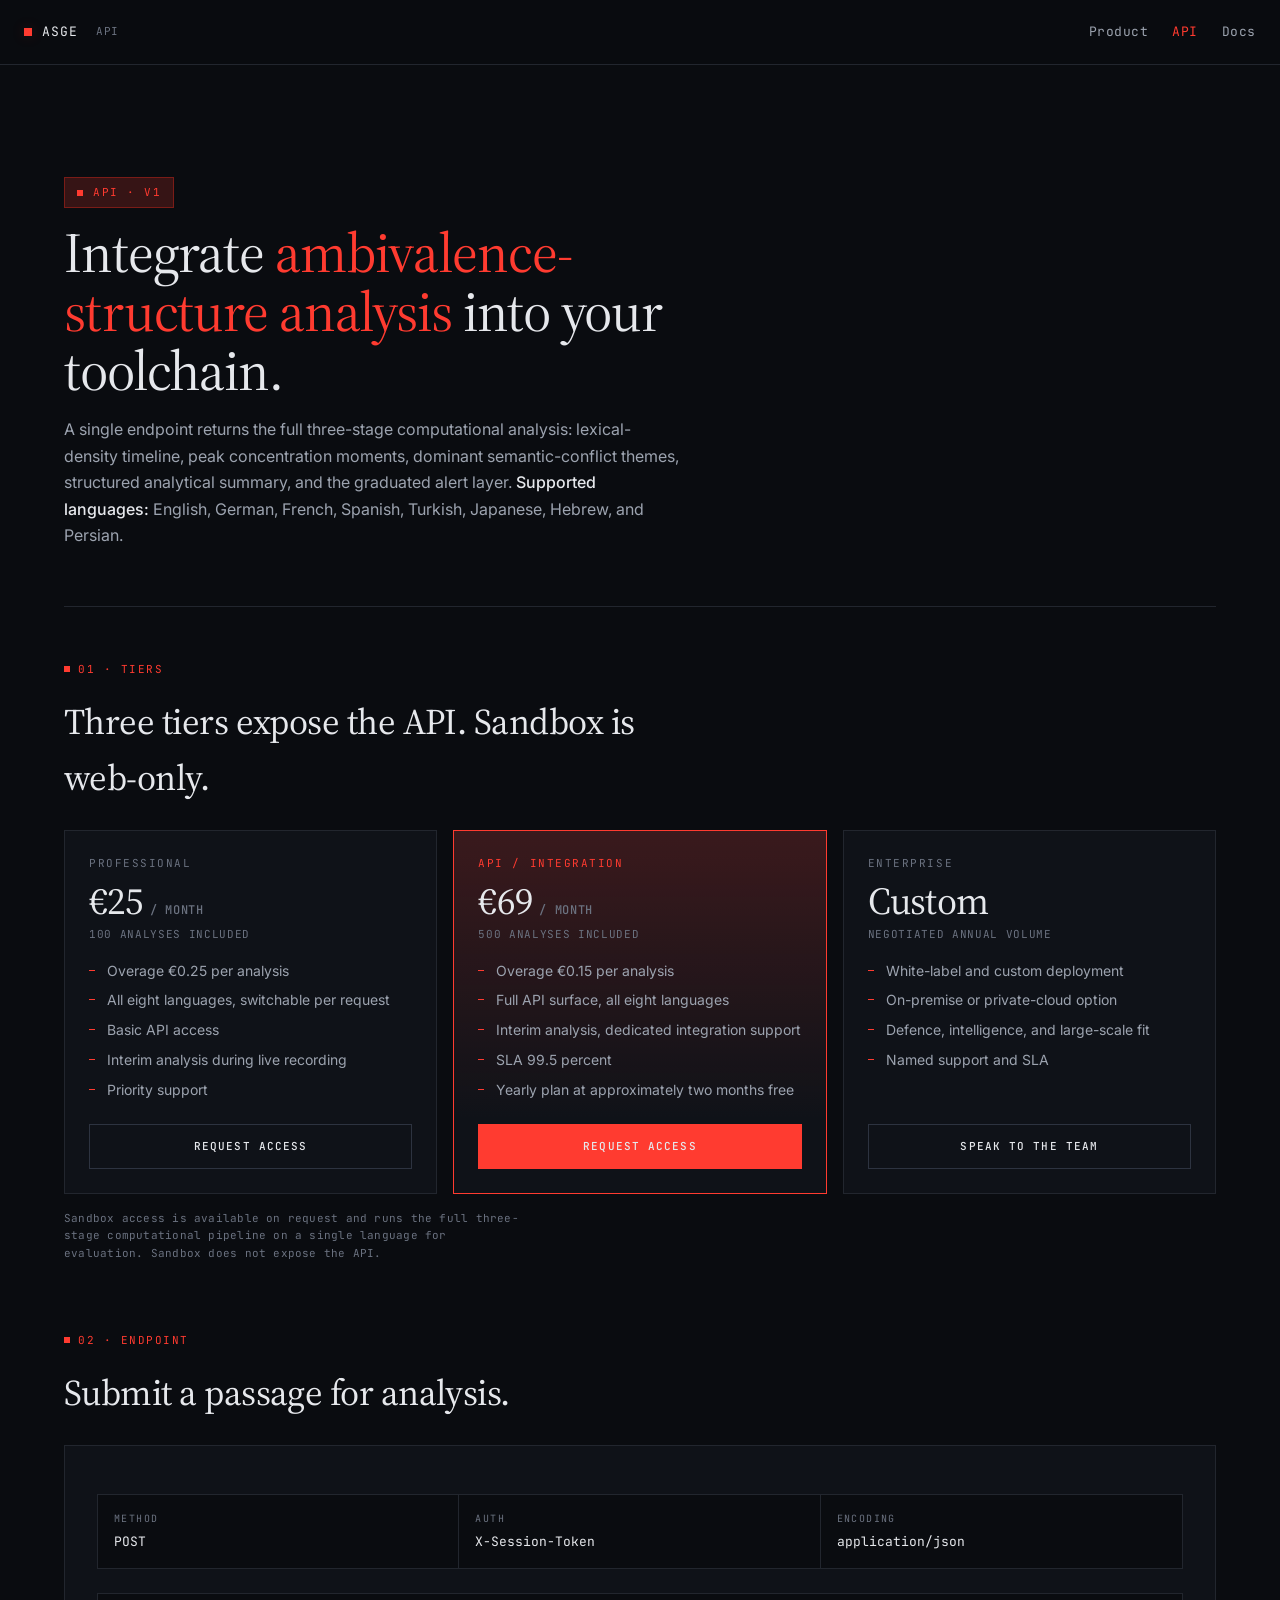
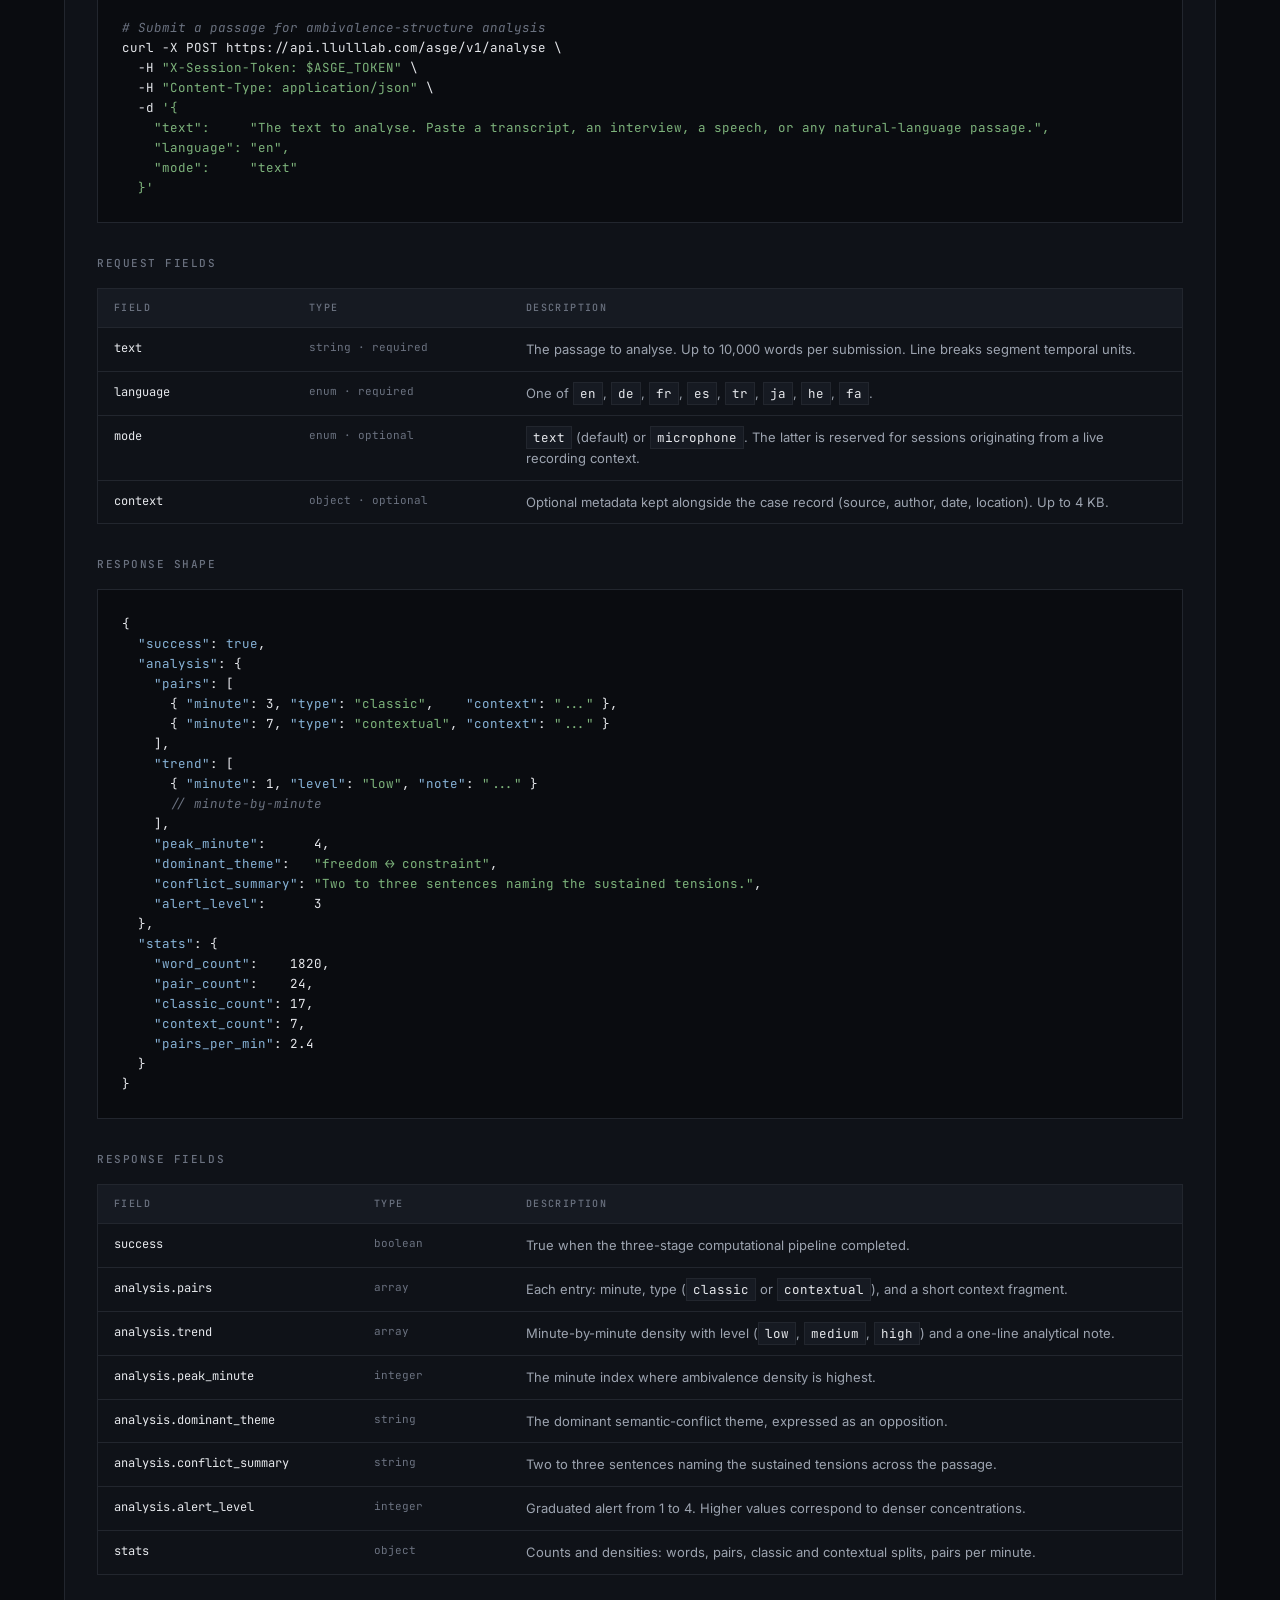
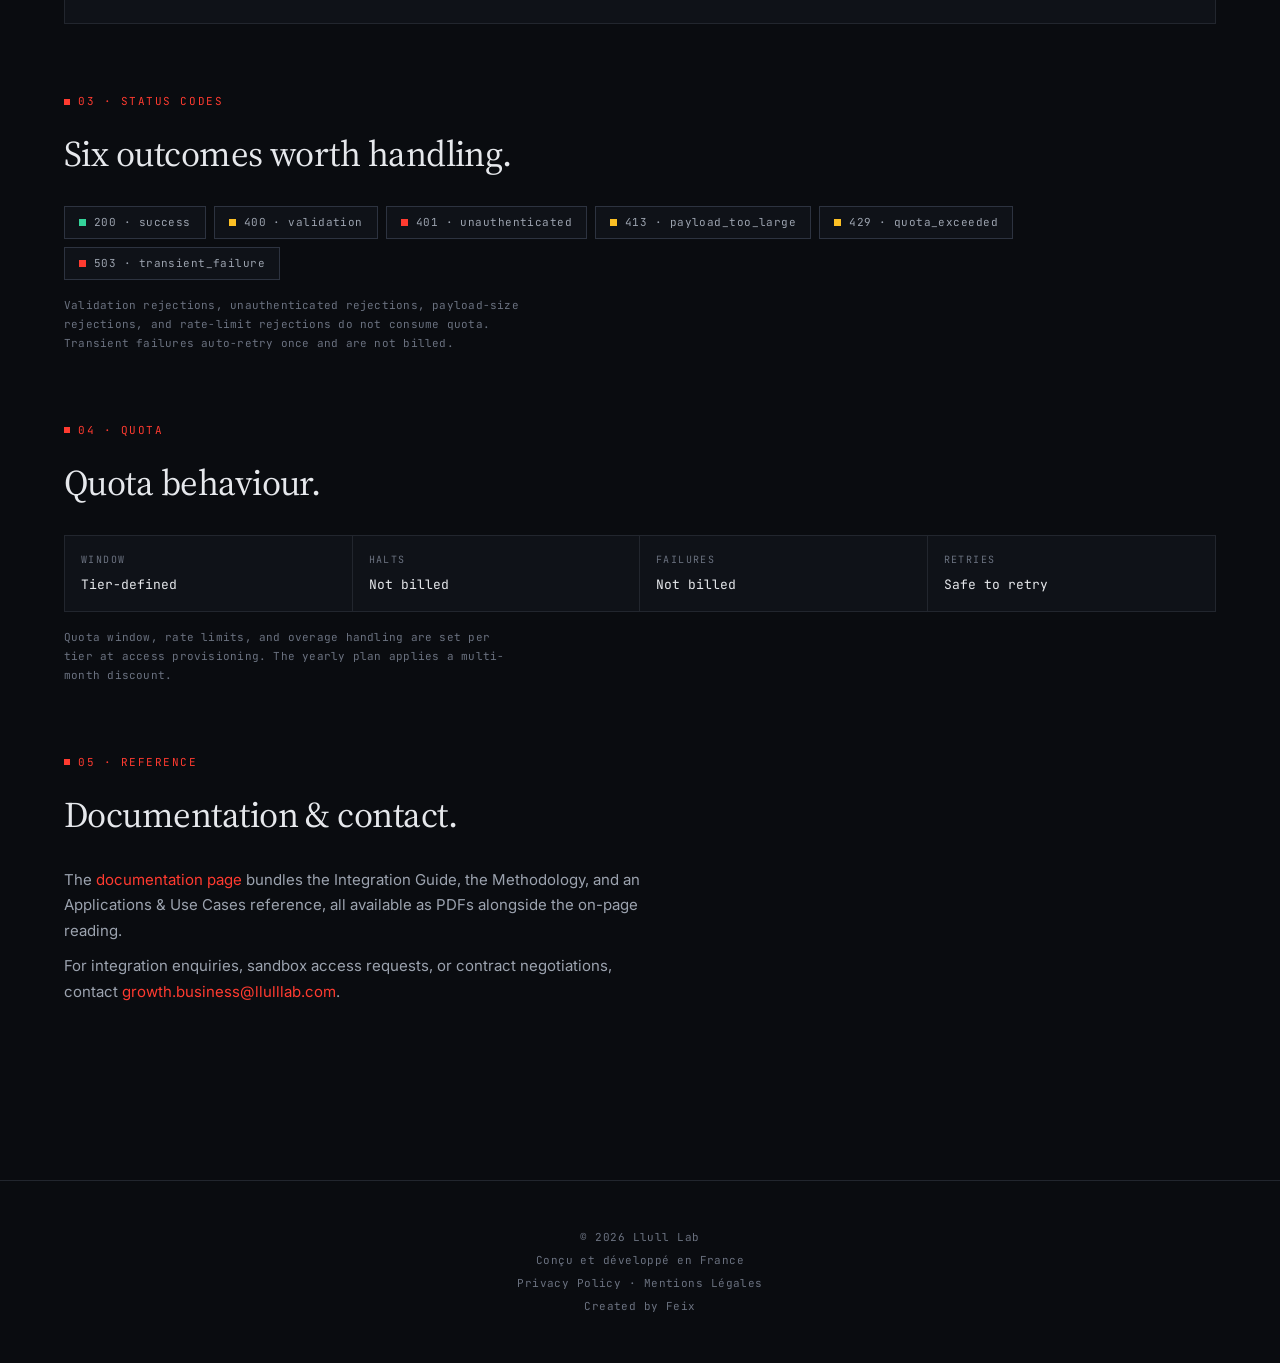
==== commit 2a5c64af: "Use canonical "three-stage computational pipeline" per Rule 11 ASGE communication rules Rule 11 lock" ====
--- a/api/index.html
+++ b/api/index.html
@@ -4,7 +4,7 @@
 <meta charset="UTF-8">
 <meta name="viewport" content="width=device-width, initial-scale=1.0">
 <title>ASGE API — Integration reference for ambivalence-structure analysis</title>
-<meta name="description" content="ASGE API. A single endpoint returns the full three-stage analysis of ambivalence structures in natural language. Pricing, schema, integration reference.">
+<meta name="description" content="ASGE API. A single endpoint returns the full three-stage computational analysis of ambivalence structures in natural language. Pricing, schema, integration reference.">
 <link rel="canonical" href="https://llulllab.com/ASGE/api/">
 <meta property="og:type" content="website">
 <meta property="og:url" content="https://llulllab.com/ASGE/api/">
@@ -159,7 +159,7 @@
   <section class="hero">
     <div class="hero-tag">API · v1</div>
     <h1>Integrate <span class="highlight">ambivalence-structure analysis</span> into your toolchain.</h1>
-    <p class="lede">A single endpoint returns the full three-stage analysis: lexical-density timeline, peak concentration moments, dominant semantic-conflict themes, structured analytical summary, and the graduated alert layer. <strong>Supported languages:</strong> English, German, French, Spanish, Turkish, Japanese, Hebrew, and Persian.</p>
+    <p class="lede">A single endpoint returns the full three-stage computational analysis: lexical-density timeline, peak concentration moments, dominant semantic-conflict themes, structured analytical summary, and the graduated alert layer. <strong>Supported languages:</strong> English, German, French, Spanish, Turkish, Japanese, Hebrew, and Persian.</p>
   </section>
 
   <section class="section">
@@ -209,7 +209,7 @@
       </div>
     </div>
 
-    <p class="tier-note">Sandbox access is available on request and runs the full three-stage pipeline on a single language for evaluation. Sandbox does not expose the API.</p>
+    <p class="tier-note">Sandbox access is available on request and runs the full three-stage computational pipeline on a single language for evaluation. Sandbox does not expose the API.</p>
   </section>
 
   <section class="section">
@@ -274,7 +274,7 @@
       <table class="fields">
         <thead><tr><th style="width:24%">Field</th><th style="width:14%">Type</th><th>Description</th></tr></thead>
         <tbody>
-          <tr><td class="fname">success</td><td class="ftype">boolean</td><td class="fdesc">True when the three-stage pipeline completed.</td></tr>
+          <tr><td class="fname">success</td><td class="ftype">boolean</td><td class="fdesc">True when the three-stage computational pipeline completed.</td></tr>
           <tr><td class="fname">analysis.pairs</td><td class="ftype">array</td><td class="fdesc">Each entry: minute, type (<code>classic</code> or <code>contextual</code>), and a short context fragment.</td></tr>
           <tr><td class="fname">analysis.trend</td><td class="ftype">array</td><td class="fdesc">Minute-by-minute density with level (<code>low</code>, <code>medium</code>, <code>high</code>) and a one-line analytical note.</td></tr>
           <tr><td class="fname">analysis.peak_minute</td><td class="ftype">integer</td><td class="fdesc">The minute index where ambivalence density is highest.</td></tr>
